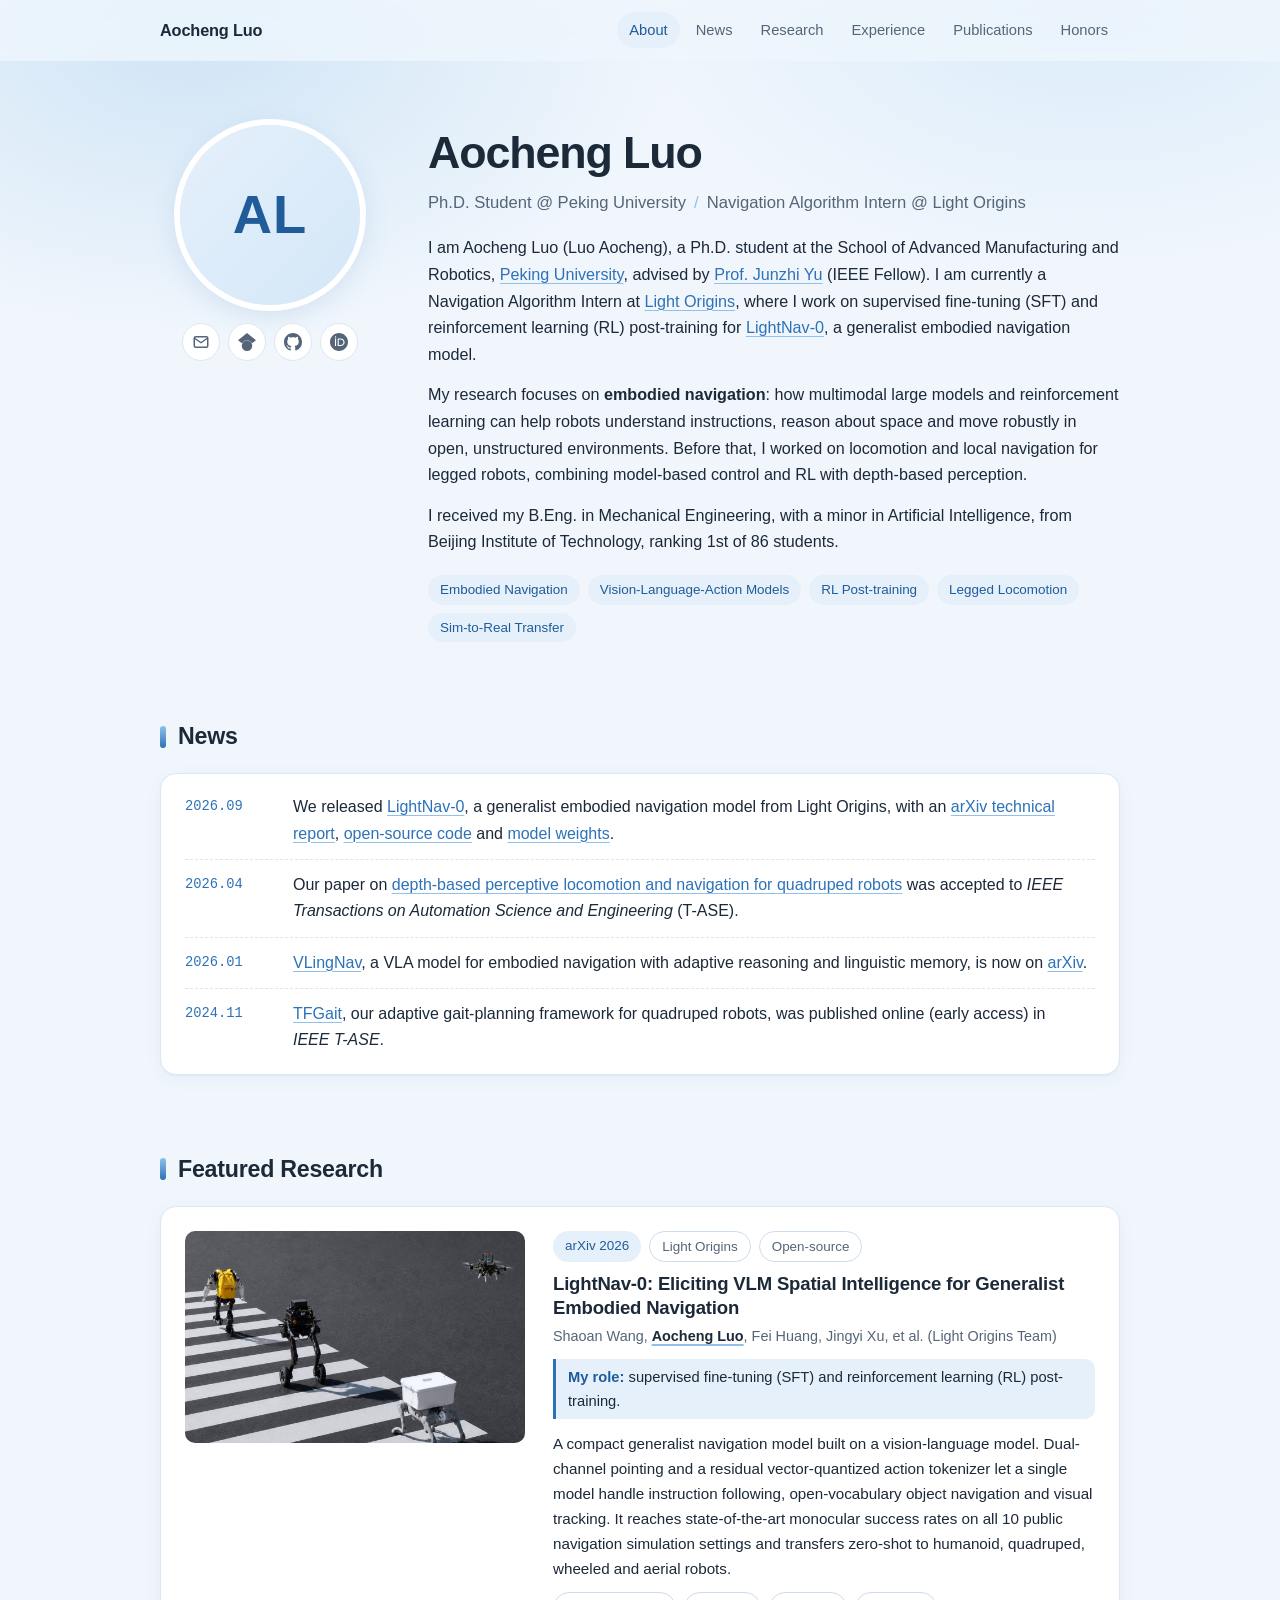
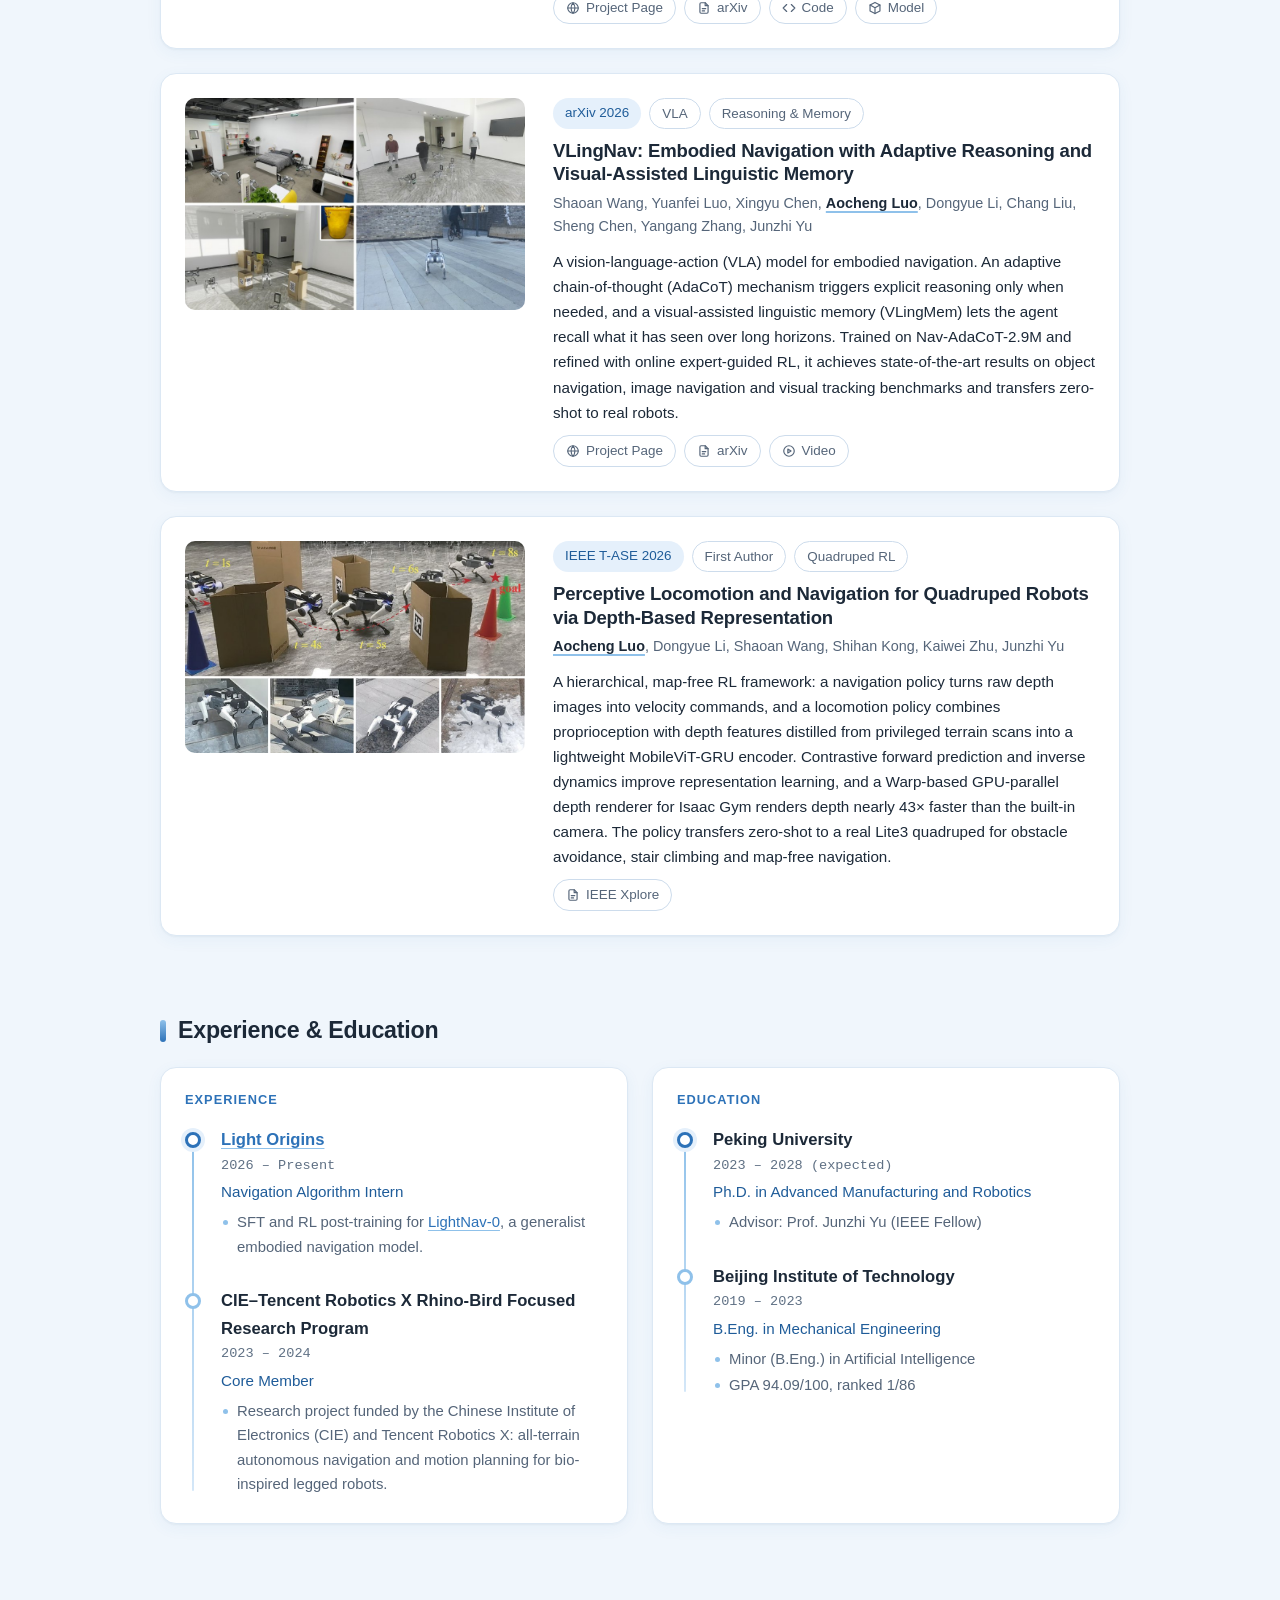
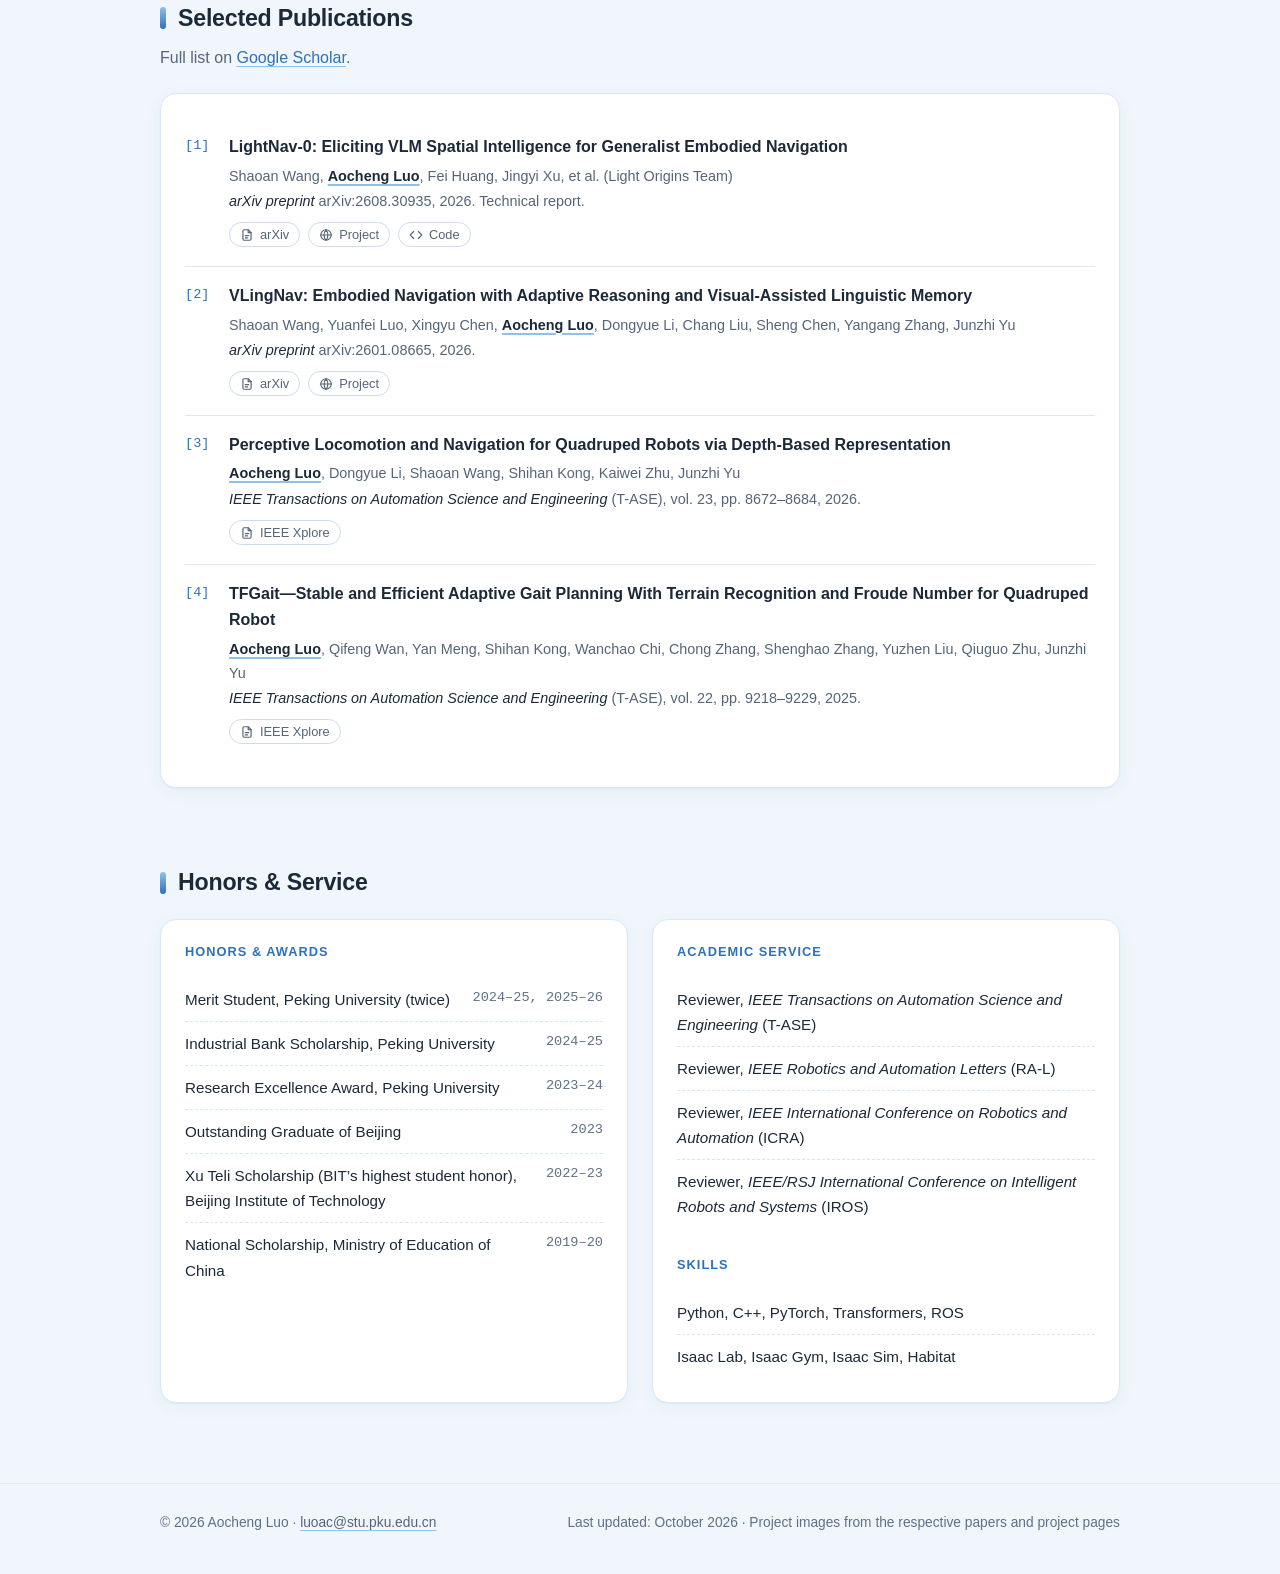
==== index.html @ 8f331bd6 "Initial version of personal homepage Plain HTML/CSS academic homepage for GitHub Pages (luoac.github" ====
<!doctype html>
<html lang="en">
<head>
  <meta charset="utf-8">
  <meta name="viewport" content="width=device-width, initial-scale=1">

  <!-- ===================== SEO ===================== -->
  <title>Aocheng Luo (Luo Aocheng) · Embodied Navigation · Peking University</title>
  <meta name="description" content="Aocheng Luo (Luo Aocheng, 罗奥成) is a Ph.D. student at Peking University and a Navigation Algorithm Intern at Light Origins, working on embodied navigation, vision-language-action models, RL post-training and quadruped robots.">
  <meta name="keywords" content="Aocheng Luo, Luo Aocheng, 罗奥成, Peking University, Light Origins, embodied navigation, vision-language-action, VLA, reinforcement learning, quadruped robot, LightNav-0, VLingNav">
  <meta name="author" content="Aocheng Luo">
  <meta name="robots" content="index, follow, max-image-preview:large">
  <link rel="canonical" href="https://luoac.github.io/">
  <!-- Search-console ownership tags: paste the content values you get from
       Google Search Console / Bing Webmaster Tools, then uncomment. -->
  <!-- <meta name="google-site-verification" content="PASTE_GOOGLE_TOKEN_HERE"> -->
  <!-- <meta name="msvalidate.01" content="PASTE_BING_TOKEN_HERE"> -->

  <!-- Social share preview (WeChat, Slack, X, LinkedIn, ...) -->
  <meta property="og:type" content="profile">
  <meta property="og:site_name" content="Aocheng Luo">
  <meta property="og:title" content="Aocheng Luo (Luo Aocheng) · Embodied Navigation · Peking University">
  <meta property="og:description" content="Ph.D. student at Peking University and Navigation Algorithm Intern at Light Origins. Embodied navigation, VLA models, RL post-training and legged robots.">
  <meta property="og:url" content="https://luoac.github.io/">
  <meta property="og:image" content="https://luoac.github.io/assets/img/og-card.png">
  <meta property="og:image:width" content="1200">
  <meta property="og:image:height" content="630">
  <meta property="og:image:alt" content="Aocheng Luo, Ph.D. student at Peking University">
  <meta property="og:locale" content="en_US">
  <meta property="profile:first_name" content="Aocheng">
  <meta property="profile:last_name" content="Luo">
  <meta name="twitter:card" content="summary_large_image">
  <meta name="twitter:title" content="Aocheng Luo (Luo Aocheng)">
  <meta name="twitter:description" content="Ph.D. student at Peking University · Navigation Algorithm Intern at Light Origins · Embodied navigation & robot learning.">
  <meta name="twitter:image" content="https://luoac.github.io/assets/img/og-card.png">

  <!-- Structured data: tells search engines who this page is about.
       Keep it valid JSON (watch the commas). When you add a profile photo, add
       "image": "https://luoac.github.io/assets/img/profile.jpg" to the Person. -->
  <script type="application/ld+json">
  {
    "@context": "https://schema.org",
    "@graph": [
      {
        "@type": "WebSite",
        "@id": "https://luoac.github.io/#website",
        "url": "https://luoac.github.io/",
        "name": "Aocheng Luo",
        "alternateName": ["Luo Aocheng", "罗奥成"],
        "inLanguage": "en"
      },
      {
        "@type": "ProfilePage",
        "@id": "https://luoac.github.io/#profilepage",
        "url": "https://luoac.github.io/",
        "name": "Aocheng Luo (Luo Aocheng)",
        "isPartOf": { "@id": "https://luoac.github.io/#website" },
        "dateModified": "2026-10-07",
        "mainEntity": { "@id": "https://luoac.github.io/#person" }
      },
      {
        "@type": "Person",
        "@id": "https://luoac.github.io/#person",
        "name": "Aocheng Luo",
        "alternateName": ["Luo Aocheng", "罗奥成"],
        "givenName": "Aocheng",
        "familyName": "Luo",
        "url": "https://luoac.github.io/",
        "email": "mailto:luoac@stu.pku.edu.cn",
        "jobTitle": ["Ph.D. Student", "Navigation Algorithm Intern"],
        "affiliation": {
          "@type": "Organization",
          "name": "School of Advanced Manufacturing and Robotics, Peking University",
          "parentOrganization": {
            "@type": "CollegeOrUniversity",
            "name": "Peking University",
            "url": "https://english.pku.edu.cn/"
          }
        },
        "worksFor": {
          "@type": "Organization",
          "name": "Light Origins",
          "url": "https://www.lightorigins.com/en"
        },
        "alumniOf": {
          "@type": "CollegeOrUniversity",
          "name": "Beijing Institute of Technology"
        },
        "knowsAbout": [
          "Embodied Navigation",
          "Vision-Language-Action Models",
          "Reinforcement Learning",
          "Legged Robot Locomotion",
          "Sim-to-Real Transfer"
        ],
        "sameAs": [
          "https://scholar.google.com/citations?user=MXlcdOEAAAAJ",
          "https://github.com/LuoAC",
          "https://orcid.org/0009-0006-9818-5681",
          "https://www.alphaxiv.org/@aocheng-luo"
        ]
      }
    ]
  }
  </script>

  <!-- ===================== Assets ===================== -->
  <link rel="icon" href="favicon.ico" sizes="any">
  <link rel="icon" href="assets/img/favicon.svg" type="image/svg+xml">
  <link rel="apple-touch-icon" href="assets/img/apple-touch-icon.png">
  <link rel="manifest" href="site.webmanifest">
  <meta name="theme-color" content="#f0f6fc">
  <link rel="stylesheet" href="assets/css/style.css">
  <script src="assets/js/main.js" defer></script>
</head>

<body>
  <!-- Icon sprite: reference an icon anywhere with <svg><use href="#i-NAME"/></svg> -->
  <svg width="0" height="0" style="position:absolute" aria-hidden="true" focusable="false">
    <symbol id="i-mail" viewBox="0 0 24 24"><g fill="none" stroke="currentColor" stroke-width="2" stroke-linecap="round" stroke-linejoin="round"><rect x="3" y="5" width="18" height="14" rx="2"/><path d="m3.5 7 8.5 6 8.5-6"/></g></symbol>
    <symbol id="i-scholar" viewBox="0 0 24 24"><path fill="currentColor" d="M5.242 13.769 0 9.5 12 0l12 9.5-5.242 4.269C17.548 11.249 14.978 9.5 12 9.5c-2.977 0-5.548 1.748-6.758 4.269zM12 10a7 7 0 1 0 0 14 7 7 0 0 0 0-14z"/></symbol>
    <symbol id="i-github" viewBox="0 0 16 16"><path fill="currentColor" d="M8 0C3.58 0 0 3.58 0 8c0 3.54 2.29 6.53 5.47 7.59.4.07.55-.17.55-.38 0-.19-.01-.82-.01-1.49-2.01.37-2.53-.49-2.69-.94-.09-.23-.48-.94-.82-1.13-.28-.15-.68-.52-.01-.53.63-.01 1.08.58 1.23.82.72 1.21 1.87.87 2.33.66.07-.52.28-.87.51-1.07-1.78-.2-3.64-.89-3.64-3.95 0-.87.31-1.59.82-2.15-.08-.2-.36-1.02.08-2.12 0 0 .67-.21 2.2.82.64-.18 1.32-.27 2-.27.68 0 1.36.09 2 .27 1.53-1.04 2.2-.82 2.2-.82.44 1.1.16 1.92.08 2.12.51.56.82 1.27.82 2.15 0 3.07-1.87 3.75-3.65 3.95.29.25.54.73.54 1.48 0 1.07-.01 1.93-.01 2.2 0 .21.15.46.55.38A8.013 8.013 0 0 0 16 8c0-4.42-3.58-8-8-8z"/></symbol>
    <symbol id="i-orcid" viewBox="0 0 24 24"><path fill="currentColor" d="M12 0C5.372 0 0 5.372 0 12s5.372 12 12 12 12-5.372 12-12S18.628 0 12 0zM7.369 4.378c.525 0 .947.431.947.947s-.422.947-.947.947a.95.95 0 0 1-.947-.947c0-.525.422-.947.947-.947zm-.722 3.038h1.444v10.041H6.647V7.416zm3.562 0h3.9c3.712 0 5.344 2.653 5.344 5.025 0 2.578-2.016 5.025-5.325 5.025h-3.919V7.416zm1.444 1.303v7.444h2.297c3.272 0 4.022-2.484 4.022-3.722 0-2.016-1.284-3.722-4.097-3.722h-2.222z"/></symbol>
    <symbol id="i-paper" viewBox="0 0 24 24"><g fill="none" stroke="currentColor" stroke-width="2" stroke-linecap="round" stroke-linejoin="round"><path d="M14 3H7a2 2 0 0 0-2 2v14a2 2 0 0 0 2 2h10a2 2 0 0 0 2-2V8z"/><path d="M14 3v5h5M9 13h6M9 17h4"/></g></symbol>
    <symbol id="i-globe" viewBox="0 0 24 24"><g fill="none" stroke="currentColor" stroke-width="2" stroke-linecap="round" stroke-linejoin="round"><circle cx="12" cy="12" r="9"/><path d="M3 12h18M12 3a14 14 0 0 1 0 18M12 3a14 14 0 0 0 0 18"/></g></symbol>
    <symbol id="i-code" viewBox="0 0 24 24"><g fill="none" stroke="currentColor" stroke-width="2" stroke-linecap="round" stroke-linejoin="round"><path d="m8 6-6 6 6 6M16 6l6 6-6 6"/></g></symbol>
    <symbol id="i-cube" viewBox="0 0 24 24"><g fill="none" stroke="currentColor" stroke-width="2" stroke-linecap="round" stroke-linejoin="round"><path d="M12 2.5 3.5 7v10l8.5 4.5 8.5-4.5V7z"/><path d="m3.5 7 8.5 4.5L20.5 7M12 11.5v10"/></g></symbol>
    <symbol id="i-play" viewBox="0 0 24 24"><g fill="none" stroke="currentColor" stroke-width="2" stroke-linecap="round" stroke-linejoin="round"><circle cx="12" cy="12" r="9"/><path d="m10 8.5 5.5 3.5-5.5 3.5z"/></g></symbol>
    <symbol id="i-link" viewBox="0 0 24 24"><g fill="none" stroke="currentColor" stroke-width="2" stroke-linecap="round" stroke-linejoin="round"><path d="M10 13a5 5 0 0 0 7.07 0l3-3a5 5 0 0 0-7.07-7.07l-1.5 1.5"/><path d="M14 11a5 5 0 0 0-7.07 0l-3 3a5 5 0 0 0 7.07 7.07l1.5-1.5"/></g></symbol>
  </svg>

  <a class="skip-link" href="#main">Skip to content</a>

  <!-- ===================== Navigation ===================== -->
  <header class="site-nav">
    <nav class="container" aria-label="Primary">
      <a class="brand" href="#about">Aocheng Luo</a>
      <ul class="nav-links">
        <li><a href="#about">About</a></li>
        <li><a href="#news">News</a></li>
        <li><a href="#research">Research</a></li>
        <li><a href="#experience">Experience</a></li>
        <li><a href="#publications">Publications</a></li>
        <li><a href="#honors">Honors</a></li>
      </ul>
    </nav>
  </header>

  <main id="main">

    <!-- ===================== About ===================== -->
    <section id="about" class="hero">
      <div class="container hero-grid">
        <aside class="profile">
          <div class="avatar">
            <!-- To use a photo: save it as assets/img/profile.jpg (square, >= 400 px),
                 then replace the next line with:
                 <img src="assets/img/profile.jpg" alt="Aocheng Luo" width="360" height="360">
                 and add the photo's URL as "image" in the JSON-LD block in <head>. -->
            <span class="avatar-initials" aria-hidden="true">AL</span>
          </div>
          <ul class="social" aria-label="Contact and profiles">
            <li><a href="mailto:luoac@stu.pku.edu.cn" title="Email: luoac@stu.pku.edu.cn" aria-label="Email"><svg aria-hidden="true"><use href="#i-mail"/></svg></a></li>
            <li><a href="https://scholar.google.com/citations?user=MXlcdOEAAAAJ" title="Google Scholar" aria-label="Google Scholar" rel="me"><svg aria-hidden="true"><use href="#i-scholar"/></svg></a></li>
            <li><a href="https://github.com/LuoAC" title="GitHub" aria-label="GitHub" rel="me"><svg aria-hidden="true"><use href="#i-github"/></svg></a></li>
            <li><a href="https://orcid.org/0009-0006-9818-5681" title="ORCID" aria-label="ORCID" rel="me"><svg aria-hidden="true"><use href="#i-orcid"/></svg></a></li>
          </ul>
        </aside>

        <div class="hero-text">
          <h1 class="hero-name">Aocheng Luo</h1>
          <p class="hero-tagline">
            <span>Ph.D. Student @ Peking University</span><span class="sep" aria-hidden="true">/</span><span>Navigation Algorithm Intern @ Light Origins</span>
          </p>
          <div class="bio">
            <p>
              I am Aocheng Luo (Luo Aocheng), a Ph.D. student at the School of Advanced Manufacturing and Robotics,
              <a href="https://english.pku.edu.cn/">Peking University</a>, advised by
              <a href="https://scholar.google.com/citations?user=Gudfky4AAAAJ">Prof. Junzhi Yu</a> (IEEE Fellow).
              I am currently a Navigation Algorithm Intern at <a href="https://www.lightorigins.com/en">Light Origins</a>,
              where I work on supervised fine-tuning (SFT) and reinforcement learning (RL) post-training for
              <a class="nowrap" href="#lightnav-0">LightNav-0</a>, a generalist embodied navigation model.
            </p>
            <p>
              My research focuses on <strong>embodied navigation</strong>: how multimodal large models and
              reinforcement learning can help robots understand instructions, reason about space and move robustly
              in open, unstructured environments. Before that, I worked on locomotion and local navigation for
              legged robots, combining model-based control and RL with depth-based perception.
            </p>
            <p>
              I received my B.Eng. in Mechanical Engineering, with a minor in Artificial Intelligence, from
              Beijing Institute of Technology, ranking 1st of 86 students.
            </p>
          </div>
          <ul class="interests" aria-label="Research interests">
            <li class="chip">Embodied Navigation</li>
            <li class="chip">Vision-Language-Action Models</li>
            <li class="chip">RL Post-training</li>
            <li class="chip">Legged Locomotion</li>
            <li class="chip">Sim-to-Real Transfer</li>
          </ul>
        </div>
      </div>
    </section>

    <!-- ===================== News =====================
         Newest first. Copy one <li> to add an item. -->
    <section id="news" class="section">
      <div class="container">
        <h2 class="section-title">News</h2>
        <ul class="news">
          <li>
            <time datetime="2026-09">2026.09</time>
            <span>We released <a class="nowrap" href="#lightnav-0">LightNav-0</a>, a generalist embodied navigation model from Light Origins, with an <a href="https://arxiv.org/abs/2608.30935">arXiv technical report</a>, <a href="https://github.com/lightorigins/LightNav-0">open-source code</a> and <a href="https://huggingface.co/LightOriginsHQ/LightNav-0">model weights</a>.</span>
          </li>
          <li>
            <time datetime="2026-04">2026.04</time>
            <span>Our paper on <a href="#depth-quadruped">depth-based perceptive locomotion and navigation for quadruped robots</a> was accepted to <em>IEEE Transactions on Automation Science and Engineering</em> <span class="nowrap">(T-ASE)</span>.</span>
          </li>
          <li>
            <time datetime="2026-01">2026.01</time>
            <span><a href="#vlingnav">VLingNav</a>, a VLA model for embodied navigation with adaptive reasoning and linguistic memory, is now on <a href="https://arxiv.org/abs/2601.08665">arXiv</a>.</span>
          </li>
          <li>
            <time datetime="2024-11">2024.11</time>
            <span><a href="https://doi.org/10.1109/TASE.2024.3503277">TFGait</a>, our adaptive gait-planning framework for quadruped robots, was published online (early access) in <em class="nowrap">IEEE T-ASE</em>.</span>
          </li>
        </ul>
      </div>
    </section>

    <!-- ===================== Featured research =====================
         One <article class="project"> per project. Images live in assets/img/. -->
    <section id="research" class="section">
      <div class="container">
        <h2 class="section-title">Featured Research</h2>

        <div class="projects">

          <!-- LightNav-0 -->
          <article class="project" id="lightnav-0">
            <a class="project-media" href="https://www.lightorigins.com/en/blog/lightnav-0" tabindex="-1" aria-hidden="true">
              <img src="assets/img/lightnav0-cover.jpg" width="1200" height="750" loading="lazy" decoding="async"
                   alt="A humanoid, a wheeled-legged robot, a quadruped and a drone crossing a crosswalk">
            </a>
            <div class="project-body">
              <div class="project-meta">
                <span class="chip">arXiv 2026</span>
                <span class="chip chip-outline">Light Origins</span>
                <span class="chip chip-outline">Open-source</span>
              </div>
              <h3><a href="https://www.lightorigins.com/en/blog/lightnav-0">LightNav-0: Eliciting VLM Spatial Intelligence for Generalist Embodied Navigation</a></h3>
              <p class="authors">Shaoan Wang, <span class="me">Aocheng Luo</span>, Fei Huang, Jingyi Xu, et al. (Light Origins Team)</p>
              <p class="role"><strong>My role:</strong> supervised fine-tuning (SFT) and reinforcement learning (RL) post-training.</p>
              <p class="project-desc">
                A compact generalist navigation model built on a vision-language model. Dual-channel pointing and a
                residual vector-quantized action tokenizer let a single model handle instruction following,
                open-vocabulary object navigation and visual tracking. It reaches state-of-the-art monocular success
                rates on all 10 public navigation simulation settings and transfers zero-shot to humanoid, quadruped, wheeled and
                aerial robots.
              </p>
              <ul class="links">
                <li><a class="btn" href="https://www.lightorigins.com/en/blog/lightnav-0"><svg aria-hidden="true"><use href="#i-globe"/></svg>Project Page</a></li>
                <li><a class="btn" href="https://arxiv.org/abs/2608.30935"><svg aria-hidden="true"><use href="#i-paper"/></svg>arXiv</a></li>
                <li><a class="btn" href="https://github.com/lightorigins/LightNav-0"><svg aria-hidden="true"><use href="#i-code"/></svg>Code</a></li>
                <li><a class="btn" href="https://huggingface.co/LightOriginsHQ/LightNav-0"><svg aria-hidden="true"><use href="#i-cube"/></svg>Model</a></li>
              </ul>
            </div>
          </article>

          <!-- VLingNav -->
          <article class="project" id="vlingnav">
            <a class="project-media" href="https://shaoanwang.github.io/VLingNav-web/" tabindex="-1" aria-hidden="true">
              <img src="assets/img/vlingnav-real-world.jpg" width="932" height="528" loading="lazy" decoding="async"
                   alt="VLingNav on real quadruped robots: finding a washing machine, following a person, searching for an image goal and tracking a cyclist">
            </a>
            <div class="project-body">
              <div class="project-meta">
                <span class="chip">arXiv 2026</span>
                <span class="chip chip-outline">VLA</span>
                <span class="chip chip-outline">Reasoning &amp; Memory</span>
              </div>
              <h3><a href="https://shaoanwang.github.io/VLingNav-web/">VLingNav: Embodied Navigation with Adaptive Reasoning and Visual-Assisted Linguistic Memory</a></h3>
              <p class="authors">Shaoan Wang, Yuanfei Luo, Xingyu Chen, <span class="me">Aocheng Luo</span>, Dongyue Li, Chang Liu, Sheng Chen, Yangang Zhang, Junzhi Yu</p>
              <p class="project-desc">
                A vision-language-action (VLA) model for embodied navigation. An adaptive chain-of-thought (AdaCoT)
                mechanism triggers explicit reasoning only when needed, and a visual-assisted linguistic memory
                (VLingMem) lets the agent recall what it has seen over long horizons. Trained on Nav-AdaCoT-2.9M and
                refined with online expert-guided RL, it achieves state-of-the-art results on object navigation,
                image navigation and visual tracking benchmarks and transfers zero-shot to real robots.
              </p>
              <ul class="links">
                <li><a class="btn" href="https://shaoanwang.github.io/VLingNav-web/"><svg aria-hidden="true"><use href="#i-globe"/></svg>Project Page</a></li>
                <li><a class="btn" href="https://arxiv.org/abs/2601.08665"><svg aria-hidden="true"><use href="#i-paper"/></svg>arXiv</a></li>
                <li><a class="btn" href="https://youtu.be/BbrUdlkOjN8"><svg aria-hidden="true"><use href="#i-play"/></svg>Video</a></li>
              </ul>
            </div>
          </article>

          <!-- Depth-based quadruped locomotion & navigation -->
          <article class="project" id="depth-quadruped">
            <a class="project-media" href="https://doi.org/10.1109/TASE.2026.3687076" tabindex="-1" aria-hidden="true">
              <img src="assets/img/quadruped-depth-nav.jpg" width="931" height="625" loading="lazy" decoding="async"
                   alt="A quadruped robot weaving between cardboard boxes to reach a goal, then climbing stairs and walking on pebbles and snow">
            </a>
            <div class="project-body">
              <div class="project-meta">
                <span class="chip">IEEE T-ASE 2026</span>
                <span class="chip chip-outline">First Author</span>
                <span class="chip chip-outline">Quadruped RL</span>
              </div>
              <h3><a href="https://doi.org/10.1109/TASE.2026.3687076">Perceptive Locomotion and Navigation for Quadruped Robots via Depth-Based Representation</a></h3>
              <p class="authors"><span class="me">Aocheng Luo</span>, Dongyue Li, Shaoan Wang, Shihan Kong, Kaiwei Zhu, Junzhi Yu</p>
              <p class="project-desc">
                A hierarchical, map-free RL framework: a navigation policy turns raw depth images into velocity
                commands, and a locomotion policy combines proprioception with depth features distilled from
                privileged terrain scans into a lightweight MobileViT-GRU encoder. Contrastive forward prediction and
                inverse dynamics improve representation learning, and a Warp-based GPU-parallel depth renderer for
                Isaac Gym renders depth nearly 43&times; faster than the built-in camera. The policy transfers zero-shot to a
                real Lite3 quadruped for obstacle avoidance, stair climbing and map-free navigation.
              </p>
              <ul class="links">
                <li><a class="btn" href="https://doi.org/10.1109/TASE.2026.3687076"><svg aria-hidden="true"><use href="#i-paper"/></svg>IEEE Xplore</a></li>
              </ul>
            </div>
          </article>

        </div>
      </div>
    </section>

    <!-- ===================== Experience & Education =====================
         Newest first. Copy one <li> per entry; class="current" marks an ongoing role. -->
    <section id="experience" class="section">
      <div class="container">
        <h2 class="section-title">Experience &amp; Education</h2>
        <div class="two-col">
          <div class="panel">
            <h3 class="panel-title">Experience</h3>
            <ul class="timeline">
              <li class="current">
                <div class="tl-head">
                  <span class="tl-org"><a href="https://www.lightorigins.com/en">Light Origins</a></span>
                  <span class="tl-date">2026 – Present</span>
                </div>
                <p class="tl-role">Navigation Algorithm Intern</p>
                <ul class="tl-detail">
                  <li>SFT and RL post-training for <a class="nowrap" href="#lightnav-0">LightNav-0</a>, a generalist embodied navigation model.</li>
                </ul>
              </li>
              <li>
                <div class="tl-head">
                  <span class="tl-org">CIE–Tencent Robotics X Rhino-Bird Focused Research Program</span>
                  <span class="tl-date">2023 – 2024</span>
                </div>
                <p class="tl-role">Core Member</p>
                <ul class="tl-detail">
                  <li>Research project funded by the Chinese Institute of Electronics (CIE) and Tencent Robotics X: all-terrain autonomous navigation and motion planning for bio-inspired legged robots.</li>
                </ul>
              </li>
            </ul>
          </div>

          <div class="panel">
            <h3 class="panel-title">Education</h3>
            <ul class="timeline">
              <li class="current">
                <div class="tl-head">
                  <span class="tl-org">Peking University</span>
                  <span class="tl-date">2023 – 2028 (expected)</span>
                </div>
                <p class="tl-role">Ph.D. in Advanced Manufacturing and Robotics</p>
                <ul class="tl-detail">
                  <li>Advisor: Prof. Junzhi Yu (IEEE Fellow)</li>
                </ul>
              </li>
              <li>
                <div class="tl-head">
                  <span class="tl-org">Beijing Institute of Technology</span>
                  <span class="tl-date">2019 – 2023</span>
                </div>
                <p class="tl-role">B.Eng. in Mechanical Engineering</p>
                <ul class="tl-detail">
                  <li>Minor (B.Eng.) in Artificial Intelligence</li>
                  <li>GPA 94.09/100, ranked 1/86</li>
                </ul>
              </li>
            </ul>
          </div>
        </div>
      </div>
    </section>

    <!-- ===================== Publications =====================
         Newest first. Copy one <li class="pub"> to add a paper. -->
    <section id="publications" class="section">
      <div class="container">
        <h2 class="section-title">Selected Publications</h2>
        <p class="section-intro">
          Full list on <a href="https://scholar.google.com/citations?user=MXlcdOEAAAAJ">Google Scholar</a>.
        </p>
        <div class="panel">
          <ol class="pubs">
            <li class="pub">
              <span class="pub-title">LightNav-0: Eliciting VLM Spatial Intelligence for Generalist Embodied Navigation</span>
              <p class="authors">Shaoan Wang, <span class="me">Aocheng Luo</span>, Fei Huang, Jingyi Xu, et al. (Light Origins Team)</p>
              <p class="venue"><em>arXiv preprint</em> arXiv:2608.30935, 2026. Technical report.</p>
              <ul class="links">
                <li><a class="btn" href="https://arxiv.org/abs/2608.30935"><svg aria-hidden="true"><use href="#i-paper"/></svg>arXiv</a></li>
                <li><a class="btn" href="https://www.lightorigins.com/en/blog/lightnav-0"><svg aria-hidden="true"><use href="#i-globe"/></svg>Project</a></li>
                <li><a class="btn" href="https://github.com/lightorigins/LightNav-0"><svg aria-hidden="true"><use href="#i-code"/></svg>Code</a></li>
              </ul>
            </li>
            <li class="pub">
              <span class="pub-title">VLingNav: Embodied Navigation with Adaptive Reasoning and Visual-Assisted Linguistic Memory</span>
              <p class="authors">Shaoan Wang, Yuanfei Luo, Xingyu Chen, <span class="me">Aocheng Luo</span>, Dongyue Li, Chang Liu, Sheng Chen, Yangang Zhang, Junzhi Yu</p>
              <p class="venue"><em>arXiv preprint</em> arXiv:2601.08665, 2026.</p>
              <ul class="links">
                <li><a class="btn" href="https://arxiv.org/abs/2601.08665"><svg aria-hidden="true"><use href="#i-paper"/></svg>arXiv</a></li>
                <li><a class="btn" href="https://shaoanwang.github.io/VLingNav-web/"><svg aria-hidden="true"><use href="#i-globe"/></svg>Project</a></li>
              </ul>
            </li>
            <li class="pub">
              <span class="pub-title">Perceptive Locomotion and Navigation for Quadruped Robots via Depth-Based Representation</span>
              <p class="authors"><span class="me">Aocheng Luo</span>, Dongyue Li, Shaoan Wang, Shihan Kong, Kaiwei Zhu, Junzhi Yu</p>
              <p class="venue"><em>IEEE Transactions on Automation Science and Engineering</em> <span class="nowrap">(T-ASE)</span>, vol. 23, pp. 8672–8684, 2026.</p>
              <ul class="links">
                <li><a class="btn" href="https://doi.org/10.1109/TASE.2026.3687076"><svg aria-hidden="true"><use href="#i-paper"/></svg>IEEE Xplore</a></li>
              </ul>
            </li>
            <li class="pub">
              <span class="pub-title">TFGait—Stable and Efficient Adaptive Gait Planning With Terrain Recognition and Froude Number for Quadruped Robot</span>
              <p class="authors"><span class="me">Aocheng Luo</span>, Qifeng Wan, Yan Meng, Shihan Kong, Wanchao Chi, Chong Zhang, Shenghao Zhang, Yuzhen Liu, Qiuguo Zhu, Junzhi Yu</p>
              <p class="venue"><em>IEEE Transactions on Automation Science and Engineering</em> <span class="nowrap">(T-ASE)</span>, vol. 22, pp. 9218–9229, 2025.</p>
              <ul class="links">
                <li><a class="btn" href="https://doi.org/10.1109/TASE.2024.3503277"><svg aria-hidden="true"><use href="#i-paper"/></svg>IEEE Xplore</a></li>
              </ul>
            </li>
          </ol>
        </div>
      </div>
    </section>

    <!-- ===================== Honors & Service ===================== -->
    <section id="honors" class="section">
      <div class="container">
        <h2 class="section-title">Honors &amp; Service</h2>
        <div class="two-col">
          <div class="panel">
            <h3 class="panel-title">Honors &amp; Awards</h3>
            <ul class="plain-list">
              <li><span>Merit Student, Peking University (twice)</span><span class="year">2024–25, 2025–26</span></li>
              <li><span>Industrial Bank Scholarship, Peking University</span><span class="year">2024–25</span></li>
              <li><span>Research Excellence Award, Peking University</span><span class="year">2023–24</span></li>
              <li><span>Outstanding Graduate of Beijing</span><span class="year">2023</span></li>
              <li><span>Xu Teli Scholarship (BIT&rsquo;s highest student honor), Beijing Institute of Technology</span><span class="year">2022–23</span></li>
              <li><span>National Scholarship, Ministry of Education of China</span><span class="year">2019–20</span></li>
            </ul>
          </div>
          <div class="panel">
            <h3 class="panel-title">Academic Service</h3>
            <ul class="plain-list">
              <li><span>Reviewer, <em>IEEE Transactions on Automation Science and Engineering</em> <span class="nowrap">(T-ASE)</span></span></li>
              <li><span>Reviewer, <em>IEEE Robotics and Automation Letters</em> <span class="nowrap">(RA-L)</span></span></li>
              <li><span>Reviewer, <em>IEEE International Conference on Robotics and Automation</em> (ICRA)</span></li>
              <li><span>Reviewer, <em>IEEE/RSJ International Conference on Intelligent Robots and Systems</em> (IROS)</span></li>
            </ul>
            <h3 class="panel-title" style="margin-top:28px">Skills</h3>
            <ul class="plain-list">
              <li><span>Python, C++, PyTorch, Transformers, ROS</span></li>
              <li><span>Isaac Lab, Isaac Gym, Isaac Sim, Habitat</span></li>
            </ul>
          </div>
        </div>
      </div>
    </section>

  </main>

  <!-- ===================== Footer ===================== -->
  <footer class="site-footer">
    <div class="container">
      <span>© <span id="year">2026</span> Aocheng Luo · <a href="mailto:luoac@stu.pku.edu.cn">luoac@stu.pku.edu.cn</a></span>
      <span>Last updated: October 2026 · Project images from the respective papers and project pages</span>
    </div>
  </footer>
</body>
</html>
---- assets/css/style.css ----
/* ==========================================================================
   Aocheng Luo — personal homepage
   Light, minimal, light-blue theme. Edit the tokens below to restyle the
   whole site; everything else reads from them.
   ========================================================================== */

:root {
  /* Palette */
  --bg: #f0f6fc;              /* page background (pale blue) */
  --surface: #ffffff;         /* cards */
  --surface-tint: #eef5fc;    /* soft blue panels */
  --border: #dce8f4;
  --border-strong: #cddcec;

  --text: #1c2938;
  --text-muted: #556579;
  --text-faint: #5f7084;

  --accent: #2d72b8;          /* links, active states (AA on white) */
  --accent-strong: #1f5c99;   /* hover */
  --accent-soft: #8fc1ea;     /* decorative lines, dots */
  --accent-tint: #e5f0fb;     /* chip / button backgrounds */
  --accent-tint-strong: #d4e7f8;

  /* Type */
  --font-sans: -apple-system, BlinkMacSystemFont, "Segoe UI", "Inter", "Helvetica Neue",
    Arial, "Noto Sans", sans-serif, "Apple Color Emoji", "Segoe UI Emoji";
  --font-mono: ui-monospace, SFMono-Regular, "SF Mono", Menlo, Consolas, "Liberation Mono", monospace;

  /* Layout */
  --content-width: 960px;
  --gutter: 24px;
  --radius: 16px;
  --radius-sm: 10px;
  --shadow: 0 1px 2px rgba(28, 41, 56, 0.04), 0 4px 16px rgba(45, 114, 184, 0.06);
  --shadow-hover: 0 2px 4px rgba(28, 41, 56, 0.05), 0 10px 28px rgba(45, 114, 184, 0.12);

  color-scheme: light;
}

/* ---------- Base ---------- */

*,
*::before,
*::after {
  box-sizing: border-box;
}

html {
  scroll-behavior: smooth;
  scroll-padding-top: 72px; /* keeps section titles clear of the sticky nav */
  -webkit-text-size-adjust: 100%;
}

body {
  margin: 0;
  background-color: var(--bg);
  /* soft light-blue wash at the top of the page */
  background-image:
    radial-gradient(700px 420px at 15% 40px, rgba(143, 193, 234, 0.32), transparent 70%),
    radial-gradient(640px 380px at 85% 0, rgba(186, 220, 247, 0.38), transparent 72%);
  background-repeat: no-repeat;
  color: var(--text);
  font-family: var(--font-sans);
  font-size: 16px;
  line-height: 1.65;
  -webkit-font-smoothing: antialiased;
  text-rendering: optimizeLegibility;
}

img {
  max-width: 100%;
  height: auto;
  display: block;
}

a {
  color: var(--accent);
  text-decoration: none;
  text-underline-offset: 3px;
  transition: color 0.15s ease;
}

a:hover {
  color: var(--accent-strong);
  text-decoration: underline;
}

a:focus-visible,
button:focus-visible {
  outline: 2px solid var(--accent);
  outline-offset: 2px;
}

strong {
  font-weight: 600;
}

h1,
h2,
h3 {
  line-height: 1.25;
  margin: 0;
  letter-spacing: -0.01em;
}

p {
  margin: 0 0 1em;
}

p:last-child {
  margin-bottom: 0;
}

ul,
ol {
  margin: 0;
  padding: 0;
}

.container {
  width: 100%;
  max-width: calc(var(--content-width) + 2 * var(--gutter));
  margin: 0 auto;
  padding: 0 var(--gutter);
}

.skip-link {
  position: absolute;
  left: -9999px;
  top: 8px;
  z-index: 100;
  padding: 8px 14px;
  background: var(--surface);
  border-radius: var(--radius-sm);
  box-shadow: var(--shadow);
}

.skip-link:focus {
  left: 16px;
}

/* ---------- Navigation ---------- */

.site-nav {
  position: sticky;
  top: 0;
  z-index: 50;
  background: rgba(240, 246, 252, 0.82);
  backdrop-filter: saturate(160%) blur(12px);
  -webkit-backdrop-filter: saturate(160%) blur(12px);
  border-bottom: 1px solid transparent;
  transition: border-color 0.2s ease, background 0.2s ease;
}

.site-nav.is-scrolled {
  border-bottom-color: var(--border);
  background: rgba(255, 255, 255, 0.88);
}

.site-nav .container {
  display: flex;
  align-items: center;
  justify-content: space-between;
  gap: 16px;
  height: 60px;
}

.brand {
  font-weight: 650;
  font-size: 1.02rem;
  color: var(--text);
  white-space: nowrap;
  letter-spacing: -0.01em;
}

.brand:hover {
  color: var(--accent);
  text-decoration: none;
}

.nav-links {
  display: flex;
  gap: 4px;
  list-style: none;
  overflow-x: auto;
  scrollbar-width: none;
  -webkit-overflow-scrolling: touch;
}

.nav-links::-webkit-scrollbar {
  display: none;
}

.nav-links a {
  display: block;
  padding: 6px 12px;
  border-radius: 999px;
  color: var(--text-muted);
  font-size: 0.92rem;
  white-space: nowrap;
}

.nav-links a:hover,
.nav-links a.is-active {
  color: var(--accent-strong);
  background: var(--accent-tint);
  text-decoration: none;
}

.nav-links a:focus-visible {
  outline-offset: -2px;
}

/* ---------- Hero / About ---------- */

.hero {
  padding: 64px 0 40px;
}

.hero-grid {
  display: grid;
  grid-template-columns: 220px 1fr;
  gap: 48px;
  align-items: start;
}

.profile {
  text-align: center;
}

.avatar {
  width: 180px;
  height: 180px;
  margin: 0 auto 18px;
  border-radius: 50%;
  overflow: hidden;
  background: linear-gradient(135deg, var(--accent-tint) 0%, var(--accent-tint-strong) 100%);
  box-shadow: 0 0 0 6px var(--surface), 0 8px 30px rgba(45, 114, 184, 0.18);
  display: grid;
  place-items: center;
}

.avatar img {
  width: 100%;
  height: 100%;
  object-fit: cover;
}

.avatar-initials {
  font-size: 3.4rem;
  font-weight: 600;
  letter-spacing: 0.02em;
  color: var(--accent-strong);
  user-select: none;
}

.social {
  display: flex;
  justify-content: center;
  flex-wrap: wrap;
  gap: 8px;
  list-style: none;
}

.social a {
  display: inline-grid;
  place-items: center;
  width: 38px;
  height: 38px;
  border-radius: 50%;
  background: var(--surface);
  border: 1px solid var(--border);
  color: var(--text-muted);
  transition: all 0.15s ease;
}

.social a:hover {
  color: var(--accent);
  border-color: var(--accent-soft);
  background: var(--accent-tint);
  transform: translateY(-1px);
}

.social svg {
  width: 18px;
  height: 18px;
}

.hero-name {
  font-size: clamp(2.1rem, 4.2vw, 2.8rem);
  font-weight: 700;
  letter-spacing: -0.025em;
}

.hero-tagline {
  margin: 8px 0 18px;
  color: var(--text-muted);
  font-size: 1.04rem;
}

.hero-tagline .sep {
  color: var(--accent-soft);
  margin: 0 8px;
}

.bio {
  color: var(--text);
  font-size: 1.01rem;
}

.bio p {
  margin-bottom: 0.85em;
}

.interests {
  display: flex;
  flex-wrap: wrap;
  gap: 8px;
  margin-top: 20px;
  list-style: none;
}

.chip {
  display: inline-block;
  padding: 4px 12px;
  border-radius: 999px;
  background: var(--accent-tint);
  color: var(--accent-strong);
  font-size: 0.84rem;
  font-weight: 500;
  line-height: 1.6;
}

.chip-outline {
  background: transparent;
  border: 1px solid var(--border-strong);
  color: var(--text-muted);
}

/* ---------- Sections ---------- */

.section {
  padding: 40px 0;
}

.section-title {
  display: flex;
  align-items: center;
  gap: 12px;
  font-size: 1.45rem;
  font-weight: 650;
  margin-bottom: 22px;
}

.section-title::before {
  content: "";
  width: 6px;
  height: 22px;
  border-radius: 3px;
  background: linear-gradient(180deg, var(--accent-soft), var(--accent));
}

.section-intro {
  color: var(--text-muted);
  margin: -10px 0 22px;
}

/* ---------- News ---------- */

.news {
  list-style: none;
  background: var(--surface);
  border: 1px solid var(--border);
  border-radius: var(--radius);
  padding: 8px 24px;
  box-shadow: var(--shadow);
}

.news li {
  display: grid;
  grid-template-columns: 92px 1fr;
  gap: 16px;
  padding: 12px 0;
  border-bottom: 1px dashed var(--border);
}

.news li:last-child {
  border-bottom: 0;
}

.news time {
  font-family: var(--font-mono);
  font-size: 0.86rem;
  color: var(--accent);
  padding-top: 2px;
  white-space: nowrap;
}

/* ---------- Featured research ---------- */

.projects {
  display: grid;
  gap: 24px;
}

.project {
  display: grid;
  grid-template-columns: 340px 1fr;
  gap: 28px;
  padding: 24px;
  background: var(--surface);
  border: 1px solid var(--border);
  border-radius: var(--radius);
  box-shadow: var(--shadow);
  transition: box-shadow 0.2s ease, transform 0.2s ease, border-color 0.2s ease;
}

.project:hover {
  box-shadow: var(--shadow-hover);
  border-color: var(--border-strong);
}

.project-media {
  position: relative;
  display: block;
  border-radius: var(--radius-sm);
  overflow: hidden;
  background: var(--accent-tint);
  aspect-ratio: 16 / 10;
  align-self: start;
}

.project-media img {
  width: 100%;
  height: 100%;
  object-fit: cover;
  transition: transform 0.4s ease;
}

.project-media.contain img {
  object-fit: contain;
  padding: 6px;
}

.project:hover .project-media img {
  transform: scale(1.025);
}

.project-meta {
  display: flex;
  flex-wrap: wrap;
  gap: 8px;
  margin-bottom: 10px;
}

.project h3 {
  font-size: 1.16rem;
  font-weight: 650;
  margin-bottom: 6px;
}

.project h3 a {
  color: var(--text);
}

.project h3 a:hover {
  color: var(--accent);
}

.authors {
  color: var(--text-muted);
  font-size: 0.9rem;
  margin-bottom: 10px;
}

.authors .me {
  color: var(--text);
  font-weight: 600;
  text-decoration: underline;
  text-decoration-color: var(--accent-soft);
  text-decoration-thickness: 2px;
  text-underline-offset: 3px;
}

.project-desc {
  font-size: 0.95rem;
  color: var(--text);
  margin-bottom: 10px;
}

.role {
  margin: 0 0 12px;
  padding: 6px 12px;
  border-left: 3px solid var(--accent);
  border-radius: 0 var(--radius-sm) var(--radius-sm) 0;
  background: var(--accent-tint);
  color: var(--text);
  font-size: 0.92rem;
}

.role strong {
  color: var(--accent-strong);
  font-weight: 600;
}

.links {
  display: flex;
  flex-wrap: wrap;
  gap: 8px;
  list-style: none;
}

.btn {
  display: inline-flex;
  align-items: center;
  gap: 6px;
  padding: 5px 12px;
  border-radius: 999px;
  border: 1px solid var(--border-strong);
  background: var(--surface);
  color: var(--text-muted);
  font-size: 0.84rem;
  font-weight: 500;
  line-height: 1.5;
  transition: all 0.15s ease;
}

.btn svg {
  width: 14px;
  height: 14px;
  flex: none;
}

.btn:hover {
  color: var(--accent-strong);
  background: var(--accent-tint);
  border-color: var(--accent-soft);
  text-decoration: none;
}

/* ---------- Experience / Education ---------- */

.timeline {
  list-style: none;
  position: relative;
}

.timeline::before {
  content: "";
  position: absolute;
  left: 7px;
  top: 8px;
  bottom: 8px;
  width: 2px;
  background: linear-gradient(180deg, var(--accent-soft), var(--accent-tint-strong));
  border-radius: 1px;
}

.timeline > li {
  position: relative;
  padding: 0 0 26px 36px;
}

.timeline > li:last-child {
  padding-bottom: 0;
}

.timeline > li::before {
  content: "";
  position: absolute;
  left: 0;
  top: 6px;
  width: 16px;
  height: 16px;
  border-radius: 50%;
  background: var(--surface);
  border: 3px solid var(--accent-soft);
}

.timeline > li.current::before {
  border-color: var(--accent);
  box-shadow: 0 0 0 4px var(--accent-tint);
}

.tl-head {
  display: block;
}

.tl-org {
  font-size: 1.04rem;
  font-weight: 650;
}

.tl-date {
  display: block;
  margin-top: 1px;
  font-family: var(--font-mono);
  font-size: 0.85rem;
  color: var(--text-faint);
}

.tl-role {
  color: var(--accent-strong);
  font-weight: 500;
  font-size: 0.95rem;
  margin: 2px 0 6px;
}

.tl-detail {
  color: var(--text-muted);
  font-size: 0.93rem;
  list-style: none;
}

.tl-detail li {
  position: relative;
  padding: 0 0 2px 16px;
}

.tl-detail li::before {
  content: "";
  position: absolute;
  left: 2px;
  top: 0.68em;
  width: 5px;
  height: 5px;
  border-radius: 50%;
  background: var(--accent-soft);
  border: 0;
}

.two-col {
  display: grid;
  grid-template-columns: 1fr 1fr;
  gap: 24px;
}

.panel {
  background: var(--surface);
  border: 1px solid var(--border);
  border-radius: var(--radius);
  padding: 24px;
  box-shadow: var(--shadow);
}

.panel-title {
  font-size: 0.8rem;
  font-weight: 650;
  text-transform: uppercase;
  letter-spacing: 0.08em;
  color: var(--accent);
  margin-bottom: 18px;
}

/* ---------- Publications ---------- */

.pubs {
  list-style: none;
  counter-reset: pub;
}

.pub {
  position: relative;
  padding: 16px 0 16px 44px;
  border-bottom: 1px solid var(--border);
}

.pub:last-child {
  border-bottom: 0;
}

.pub::before {
  counter-increment: pub;
  content: "[" counter(pub) "]";
  position: absolute;
  left: 0;
  top: 17px;
  font-family: var(--font-mono);
  font-size: 0.85rem;
  color: var(--accent);
}

.pub-title {
  font-weight: 600;
  color: var(--text);
}

.pub .authors {
  margin: 4px 0 2px;
}

.venue {
  font-size: 0.9rem;
  color: var(--text-muted);
  margin-bottom: 8px;
}

.venue em {
  color: var(--text);
}

.pub .links .btn {
  padding: 2px 10px;
  font-size: 0.8rem;
}

.note {
  font-size: 0.85rem;
  color: var(--text-faint);
}

/* ---------- Honors / Service ---------- */

.plain-list {
  list-style: none;
}

.plain-list li {
  display: grid;
  grid-template-columns: 1fr auto;
  gap: 16px;
  padding: 9px 0;
  border-bottom: 1px dashed var(--border);
  font-size: 0.95rem;
}

.plain-list li:last-child {
  border-bottom: 0;
}

.plain-list .year {
  font-family: var(--font-mono);
  font-size: 0.85rem;
  color: var(--text-faint);
  white-space: nowrap;
}

/* ---------- Footer ---------- */

.site-footer {
  margin-top: 40px;
  padding: 28px 0 40px;
  border-top: 1px solid var(--border);
  color: var(--text-faint);
  font-size: 0.86rem;
}

.site-footer .container {
  display: flex;
  flex-wrap: wrap;
  justify-content: space-between;
  gap: 8px 24px;
}

.site-footer a {
  color: var(--text-muted);
}

/* ---------- Links in running text ---------- */

/* underline prose links so they don't rely on color alone */
.bio a,
.news a,
.section-intro a,
.tl-detail a,
.tl-org a,
.site-footer a {
  text-decoration: underline;
  text-decoration-color: var(--accent-soft);
  text-decoration-thickness: 1px;
}

.bio a:hover,
.news a:hover,
.section-intro a:hover,
.tl-detail a:hover,
.tl-org a:hover,
.site-footer a:hover {
  text-decoration-color: currentColor;
}

.news li,
.plain-list li {
  border-bottom-color: var(--accent-tint-strong);
}

.nowrap {
  white-space: nowrap;
}

/* ---------- Responsive ---------- */

@media (max-width: 1024px) {
  .hero-tagline span {
    display: block;
  }

  .hero-tagline .sep {
    display: none;
  }
}

@media (max-width: 860px) {
  .project {
    grid-template-columns: 1fr;
    gap: 18px;
  }

  .two-col {
    grid-template-columns: 1fr;
  }
}

@media (max-width: 720px) {
  :root {
    --gutter: 16px;
  }

  .hero {
    padding: 36px 0 24px;
  }

  .hero-grid {
    grid-template-columns: 1fr;
    gap: 24px;
  }

  .avatar {
    width: 140px;
    height: 140px;
  }

  .avatar-initials {
    font-size: 2.7rem;
  }

  .hero-name,
  .hero-tagline {
    text-align: center;
  }

  /* hint that the nav row scrolls sideways */
  .nav-links {
    -webkit-mask-image: linear-gradient(to right, #000 82%, transparent);
    mask-image: linear-gradient(to right, #000 82%, transparent);
    padding-right: 32px;
  }

  .brand {
    display: none; /* the nav links matter more on small screens */
  }

  .site-nav .container {
    justify-content: flex-start;
  }

  .section {
    padding: 28px 0;
  }

  .news {
    padding: 4px 16px;
  }

  .news li {
    grid-template-columns: 1fr;
    gap: 2px;
  }

  .project,
  .panel {
    padding: 18px;
  }

  .pub {
    padding-left: 36px;
  }
}

@media (prefers-reduced-motion: reduce) {
  html {
    scroll-behavior: auto;
  }

  *,
  *::before,
  *::after {
    transition: none !important;
    animation: none !important;
  }
}

@media print {
  .site-nav {
    display: none;
  }

  body {
    background: #fff;
  }

  .project,
  .panel,
  .news {
    box-shadow: none;
    break-inside: avoid;
  }
}
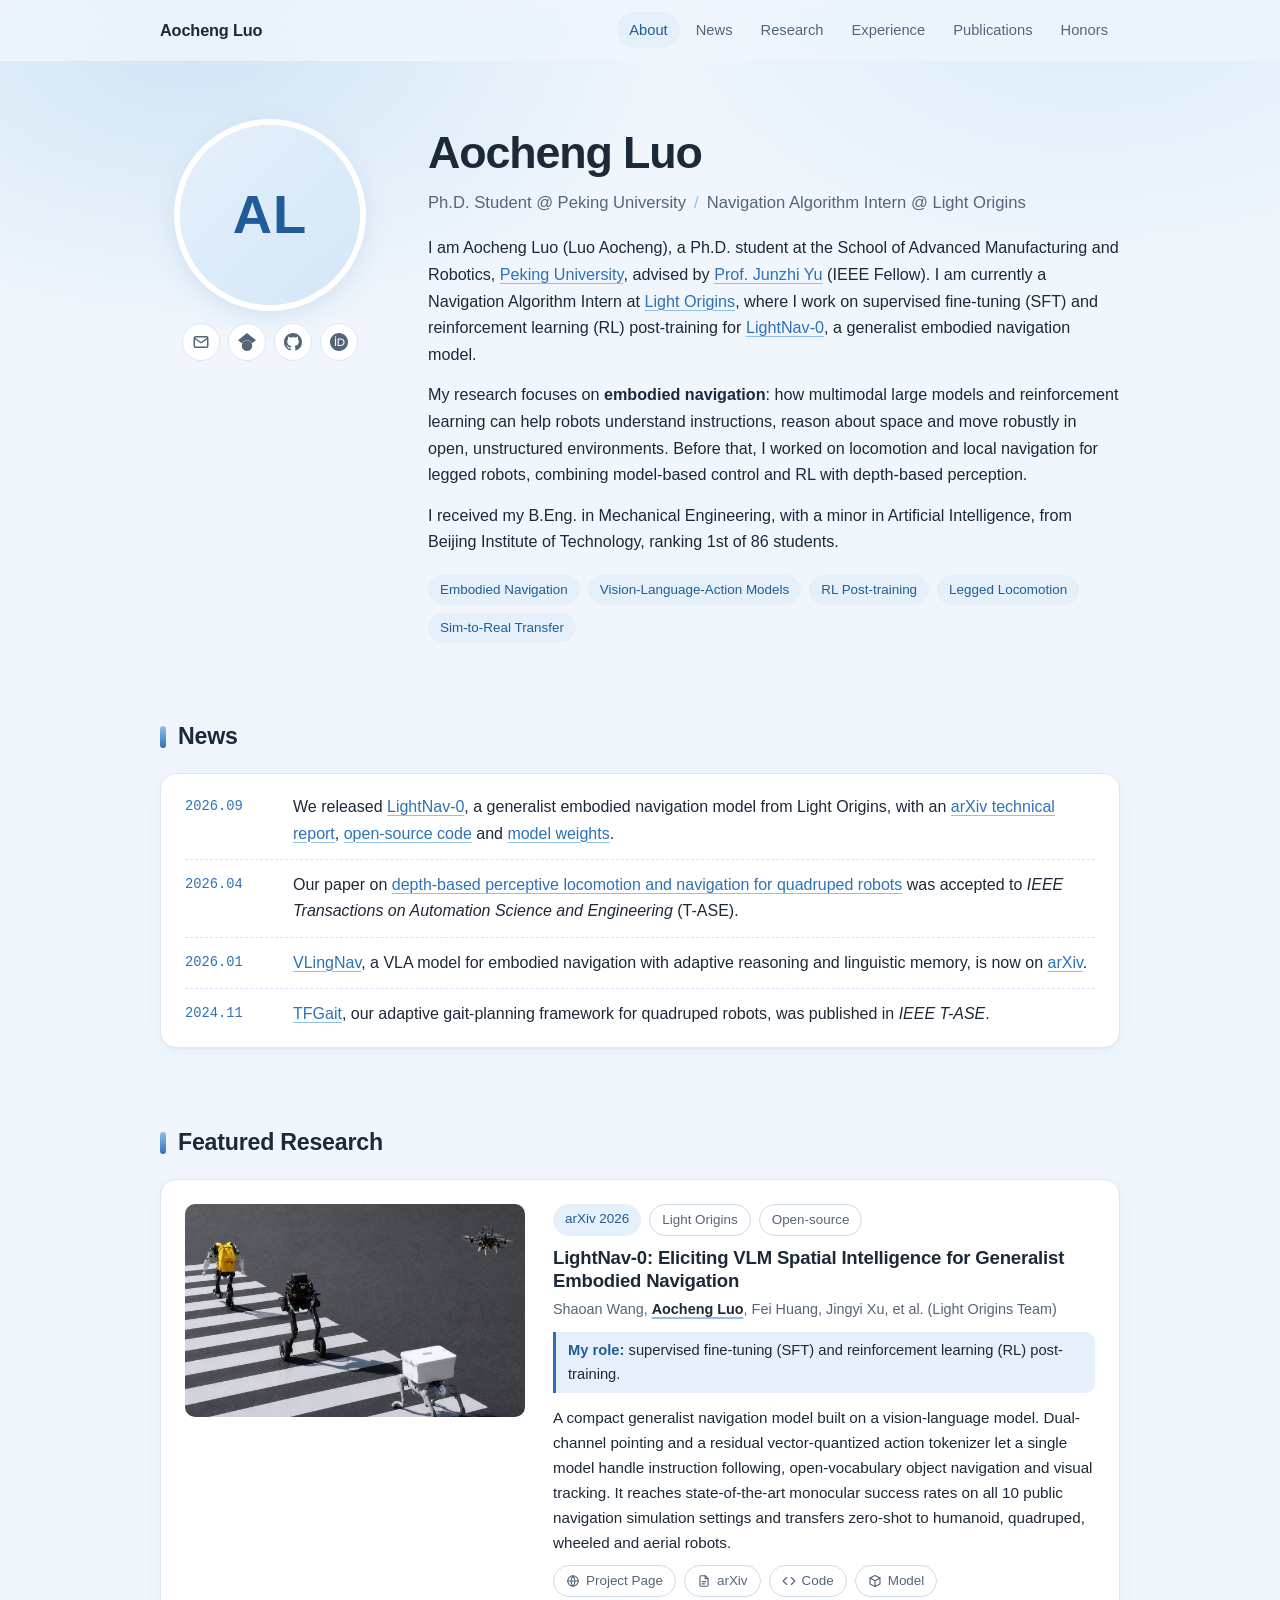
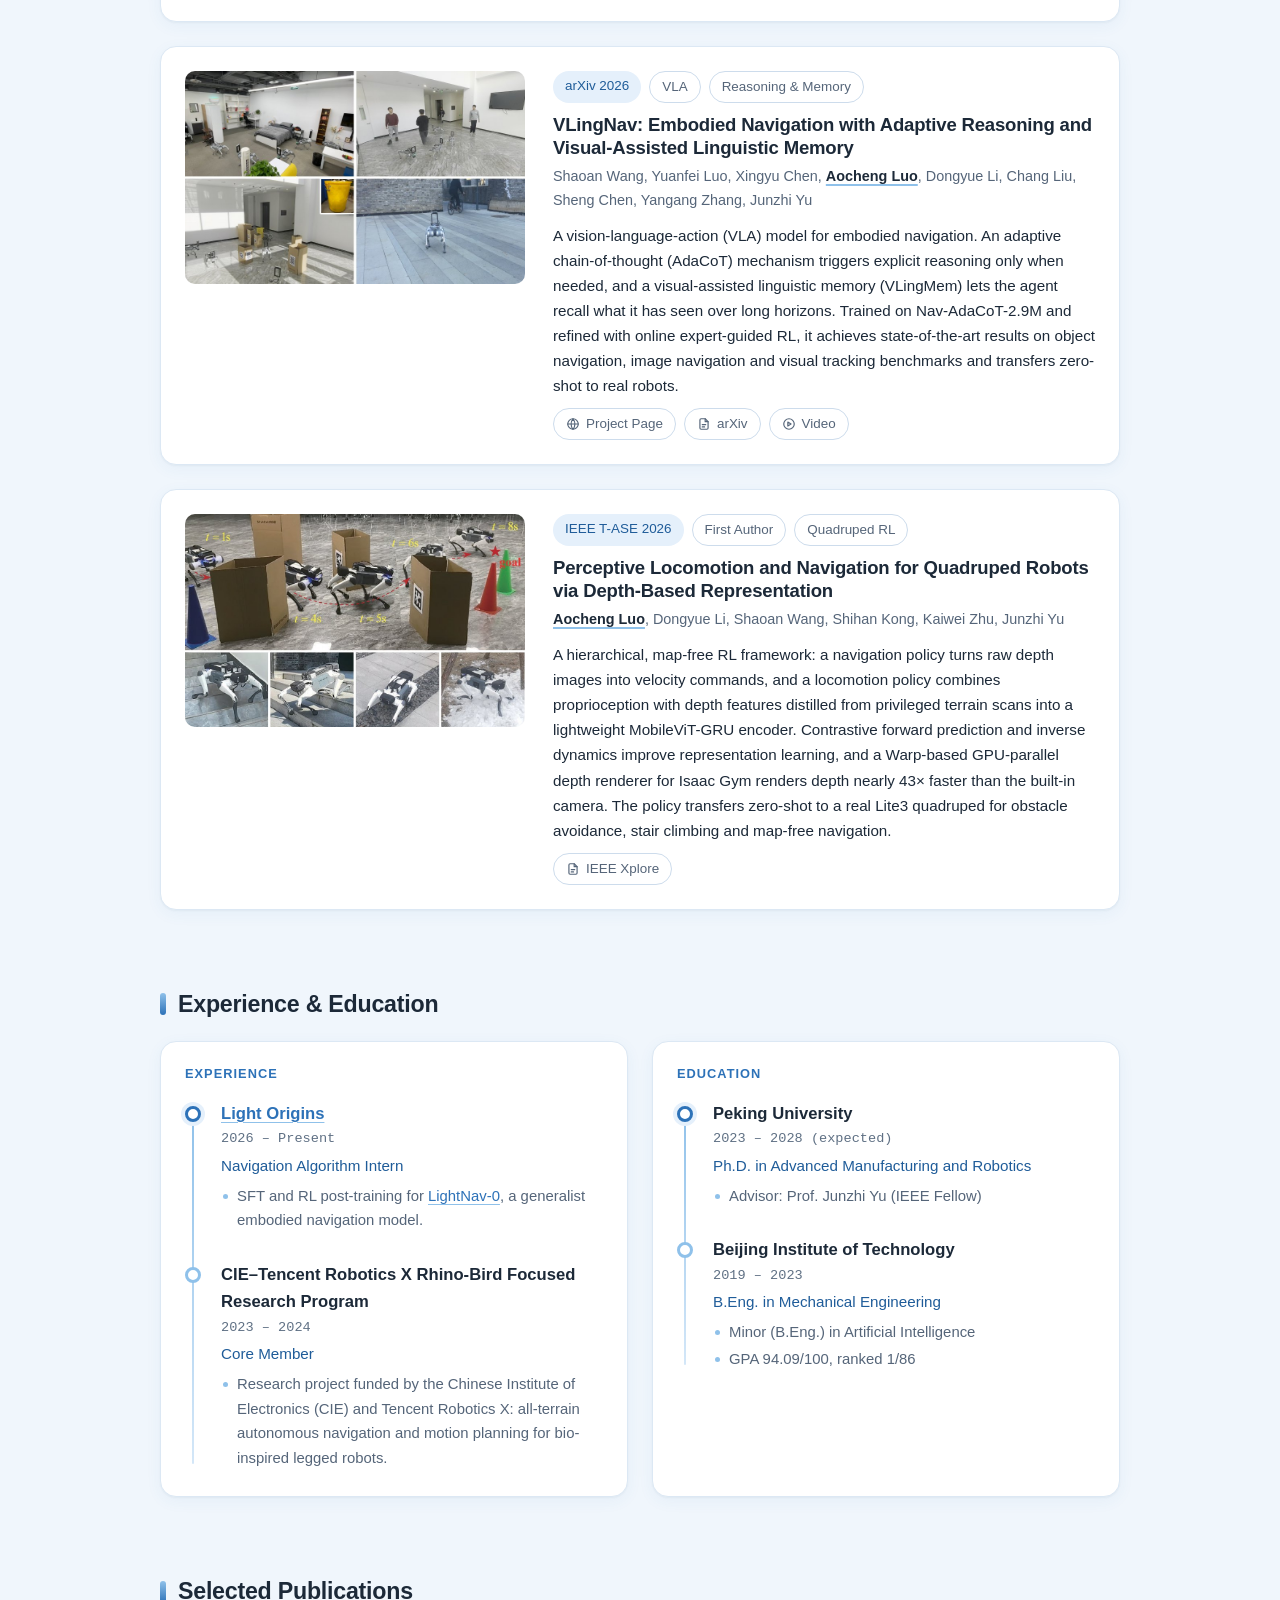
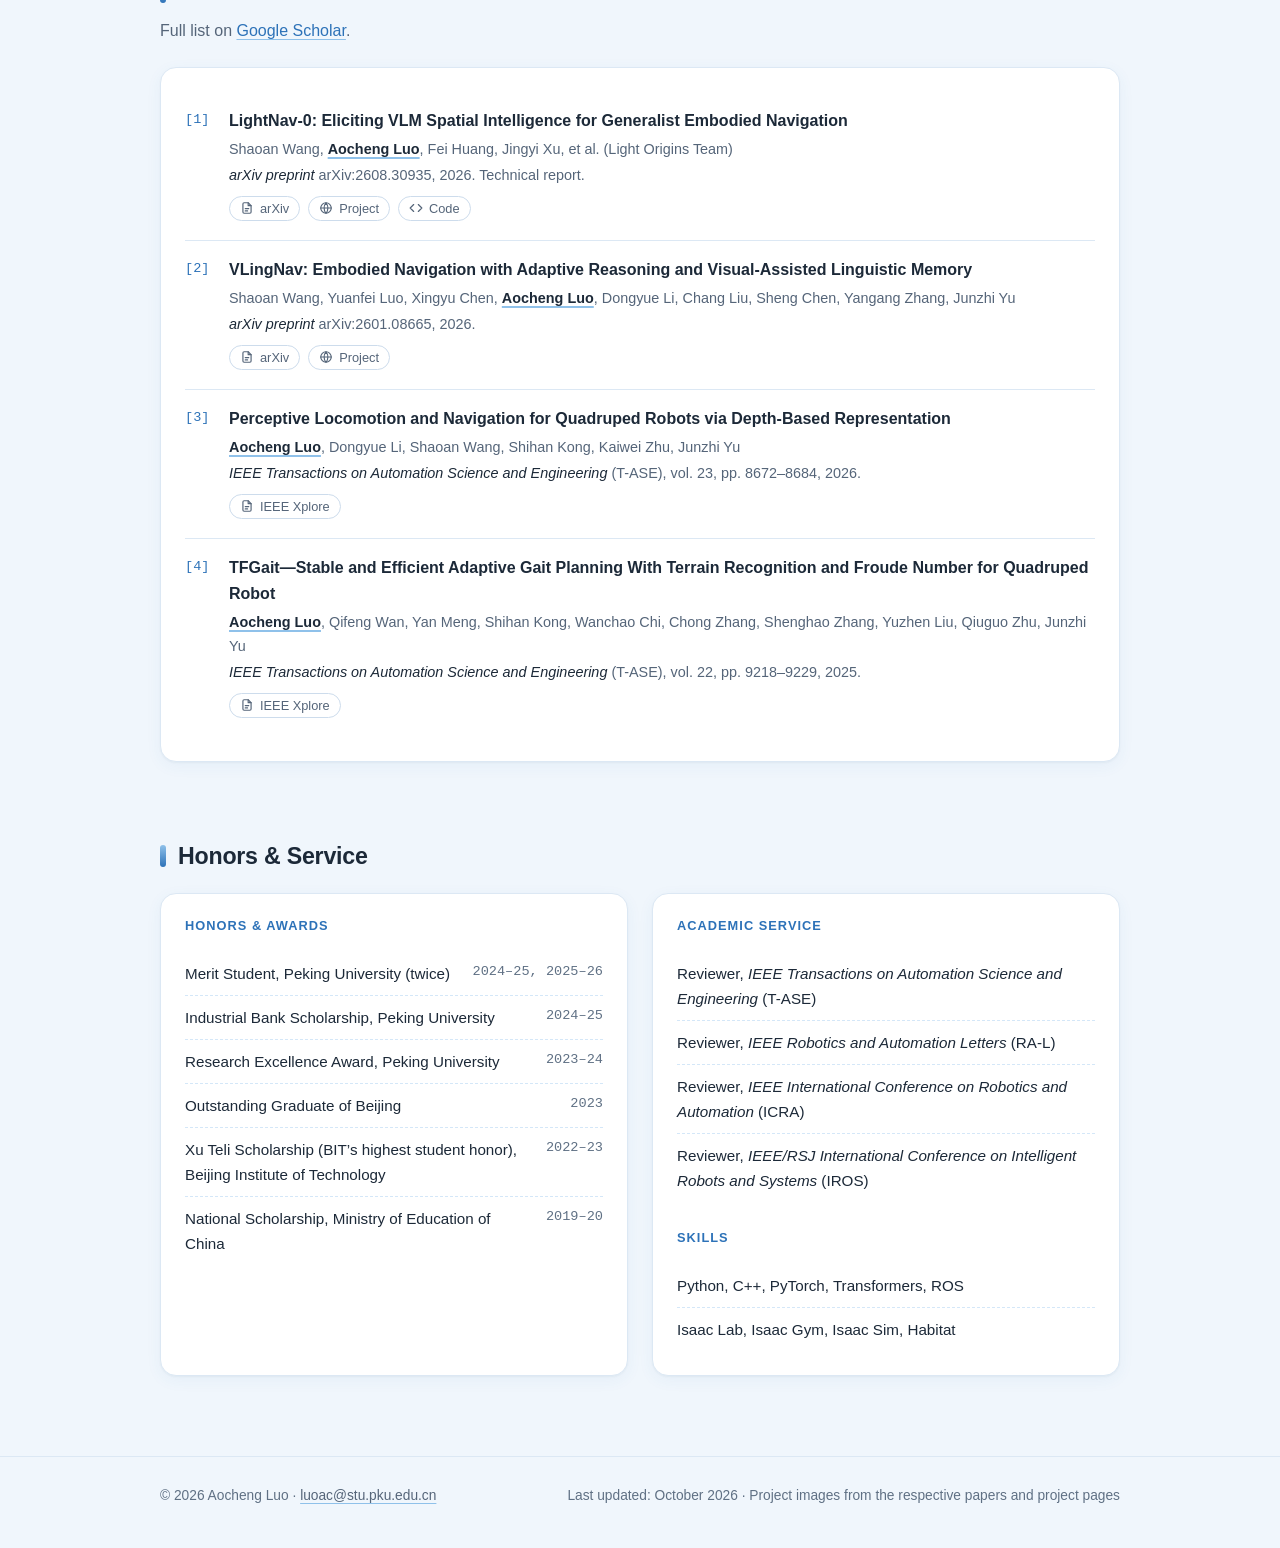
==== commit 95d99636: "News: TFGait is formally published, drop "early access" Co-Authored-By: Claude Opus 5.5 <noreply@ant" ====
--- a/index.html
+++ b/index.html
@@ -223,7 +223,7 @@
           </li>
           <li>
             <time datetime="2024-11">2024.11</time>
-            <span><a href="https://doi.org/10.1109/TASE.2024.3503277">TFGait</a>, our adaptive gait-planning framework for quadruped robots, was published online (early access) in <em class="nowrap">IEEE T-ASE</em>.</span>
+            <span><a href="https://doi.org/10.1109/TASE.2024.3503277">TFGait</a>, our adaptive gait-planning framework for quadruped robots, was published in <em class="nowrap">IEEE T-ASE</em>.</span>
           </li>
         </ul>
       </div>
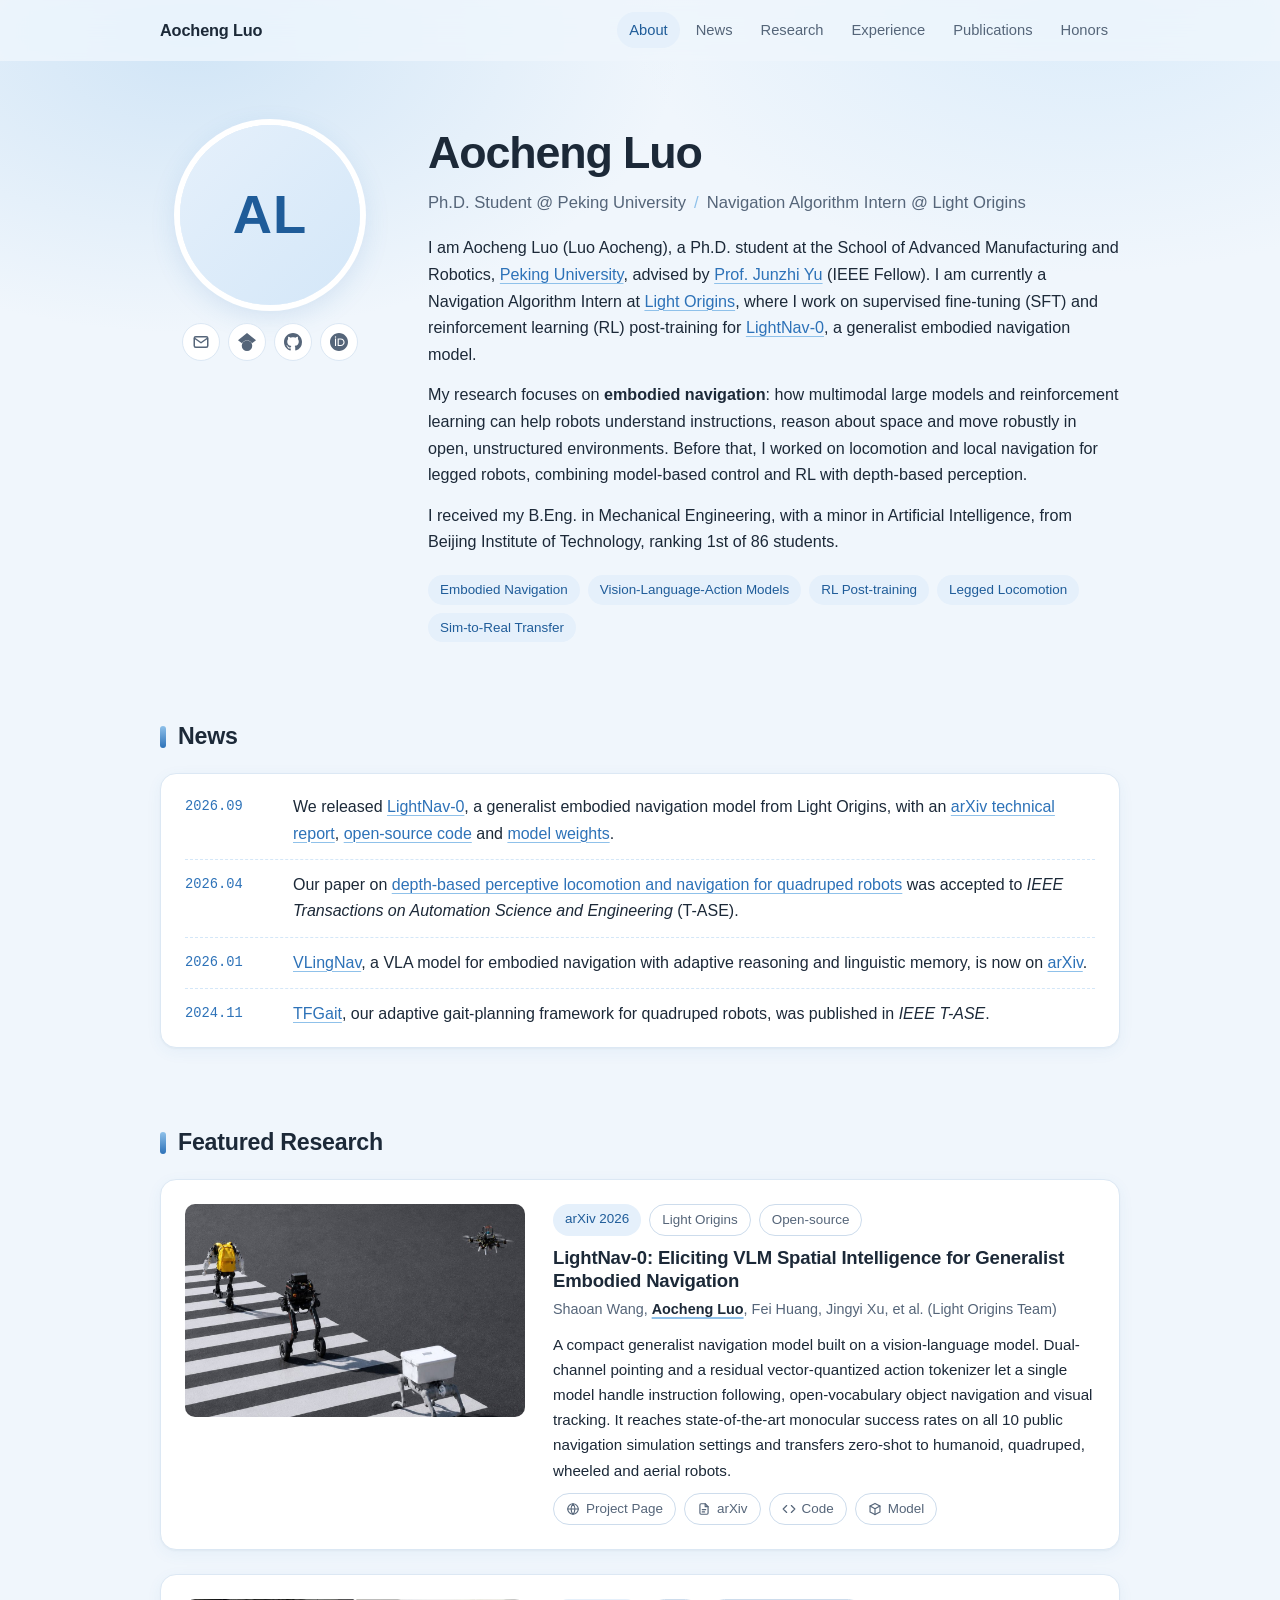
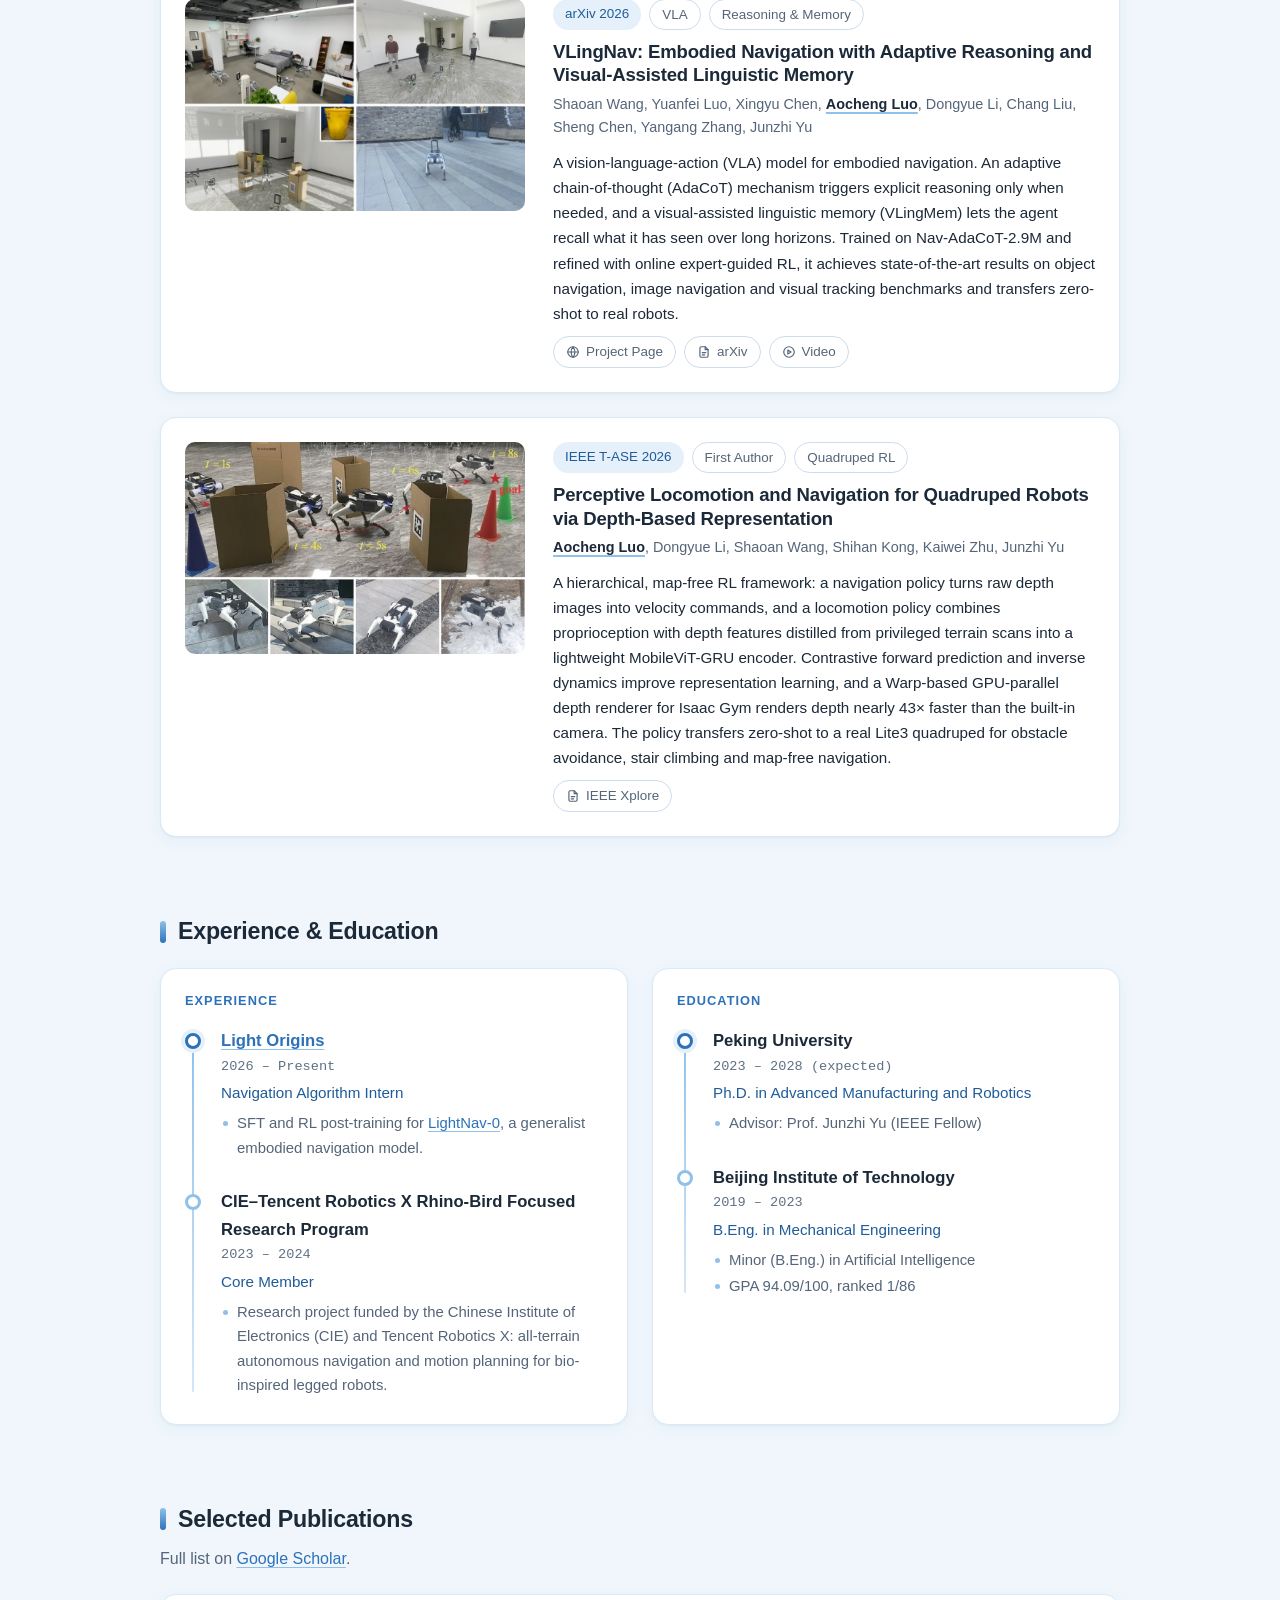
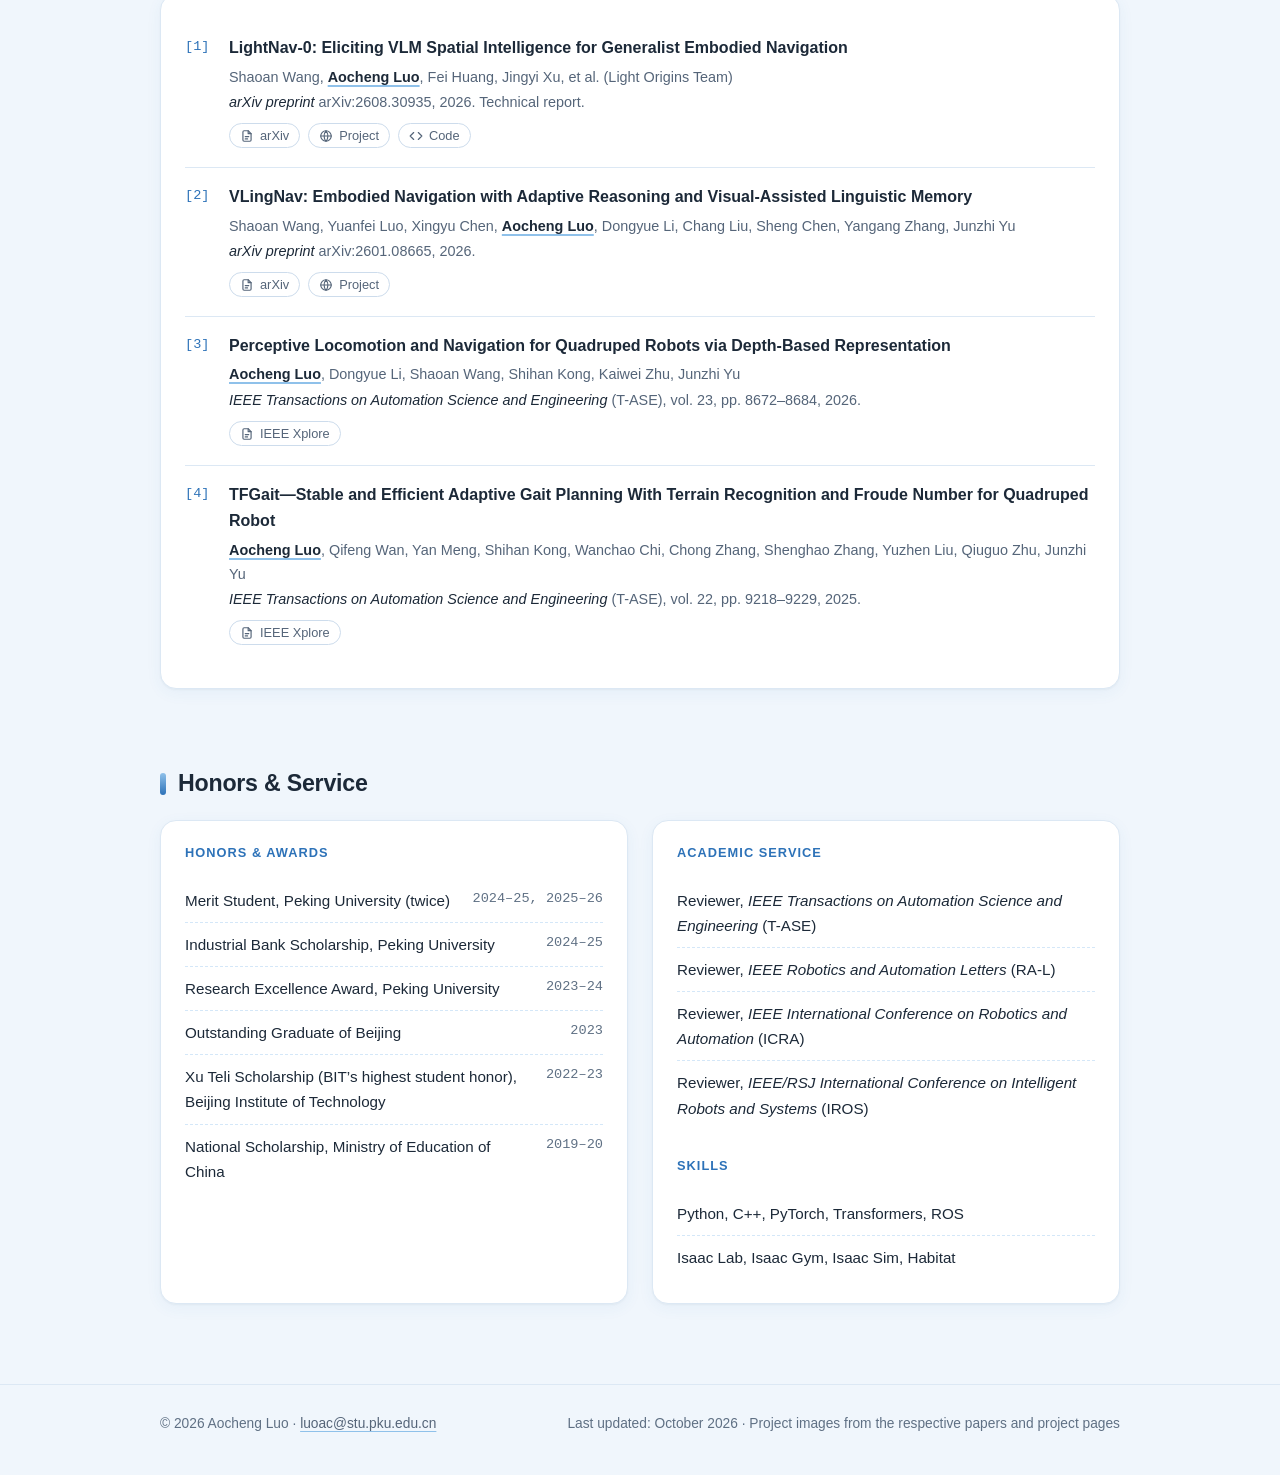
==== commit 9d3e1e6f: "Remove the "My role" line from the LightNav-0 card Co-Authored-By: Claude Opus 5.5 <noreply@anthropi" ====
--- a/index.html
+++ b/index.html
@@ -251,7 +251,6 @@
               </div>
               <h3><a href="https://www.lightorigins.com/en/blog/lightnav-0">LightNav-0: Eliciting VLM Spatial Intelligence for Generalist Embodied Navigation</a></h3>
               <p class="authors">Shaoan Wang, <span class="me">Aocheng Luo</span>, Fei Huang, Jingyi Xu, et al. (Light Origins Team)</p>
-              <p class="role"><strong>My role:</strong> supervised fine-tuning (SFT) and reinforcement learning (RL) post-training.</p>
               <p class="project-desc">
                 A compact generalist navigation model built on a vision-language model. Dual-channel pointing and a
                 residual vector-quantized action tokenizer let a single model handle instruction following,
--- a/assets/css/style.css
+++ b/assets/css/style.css
@@ -489,21 +489,6 @@
   margin-bottom: 10px;
 }
 
-.role {
-  margin: 0 0 12px;
-  padding: 6px 12px;
-  border-left: 3px solid var(--accent);
-  border-radius: 0 var(--radius-sm) var(--radius-sm) 0;
-  background: var(--accent-tint);
-  color: var(--text);
-  font-size: 0.92rem;
-}
-
-.role strong {
-  color: var(--accent-strong);
-  font-weight: 600;
-}
-
 .links {
   display: flex;
   flex-wrap: wrap;
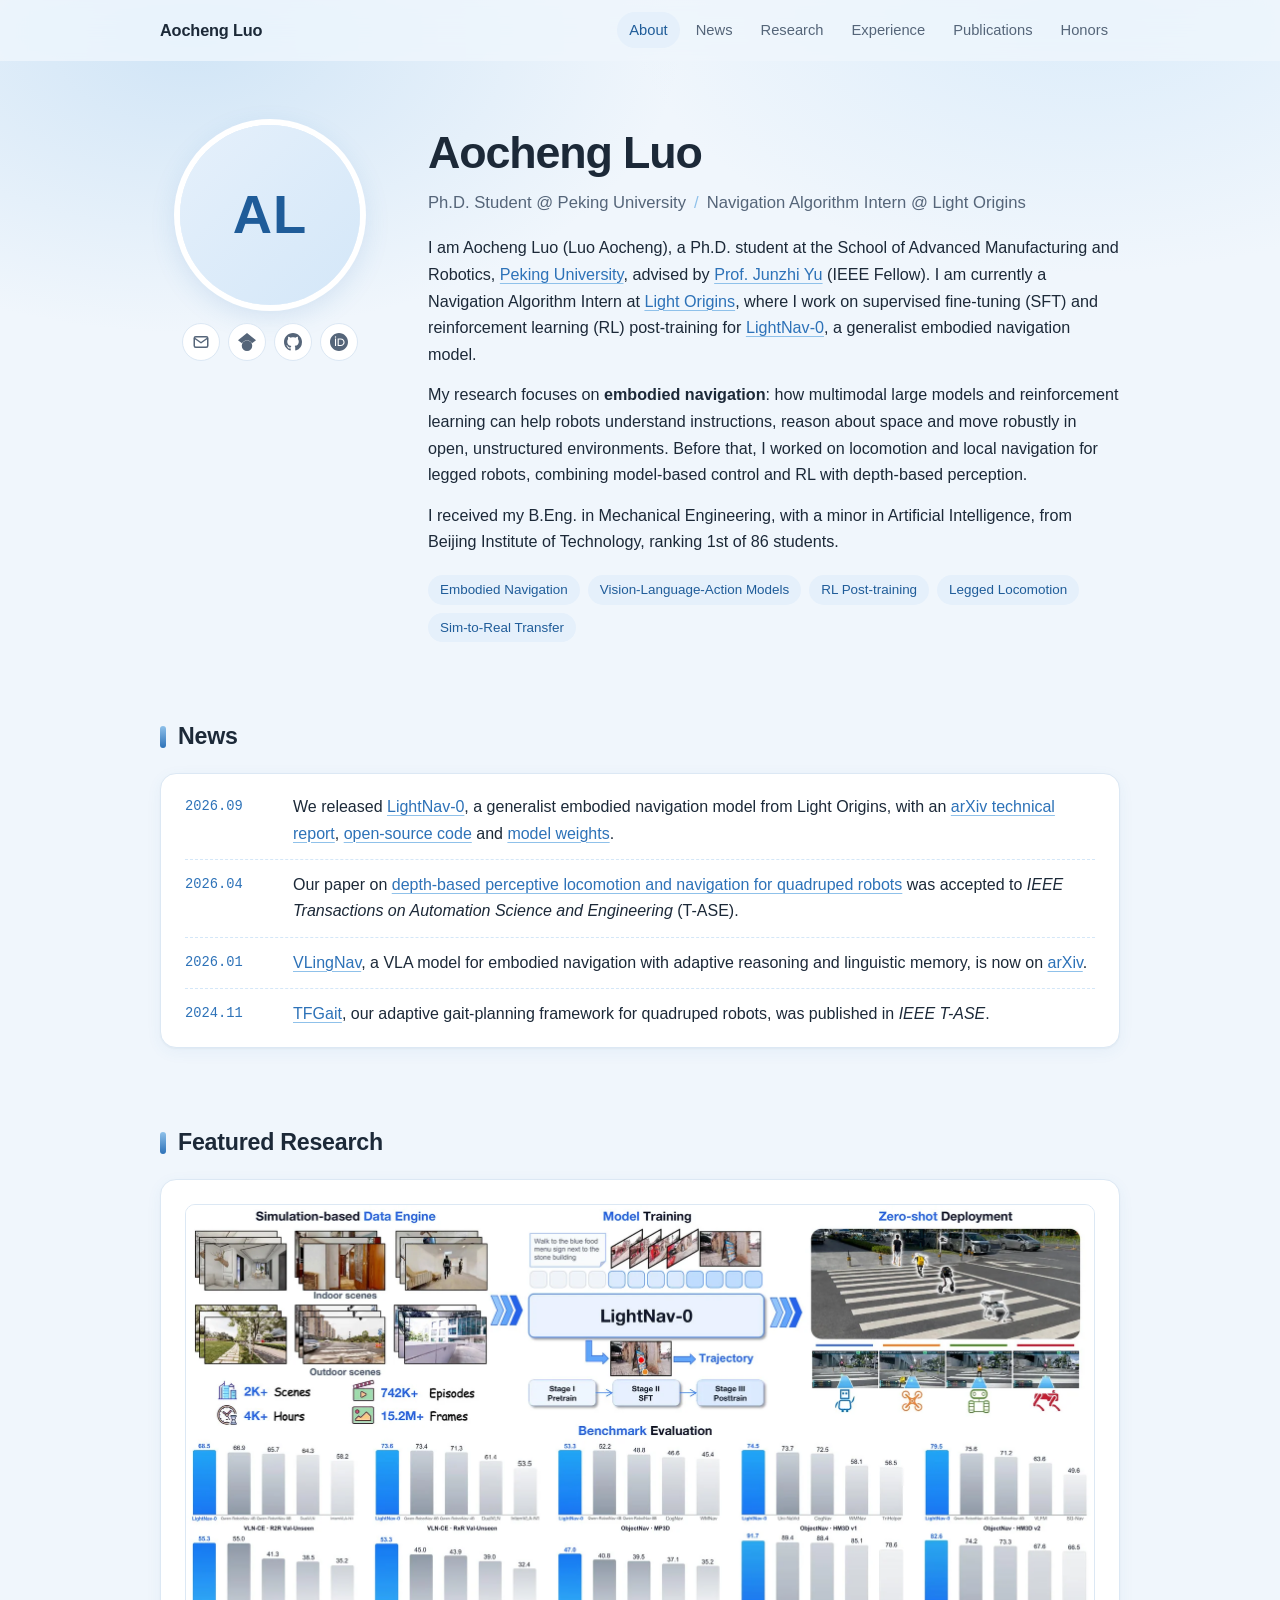
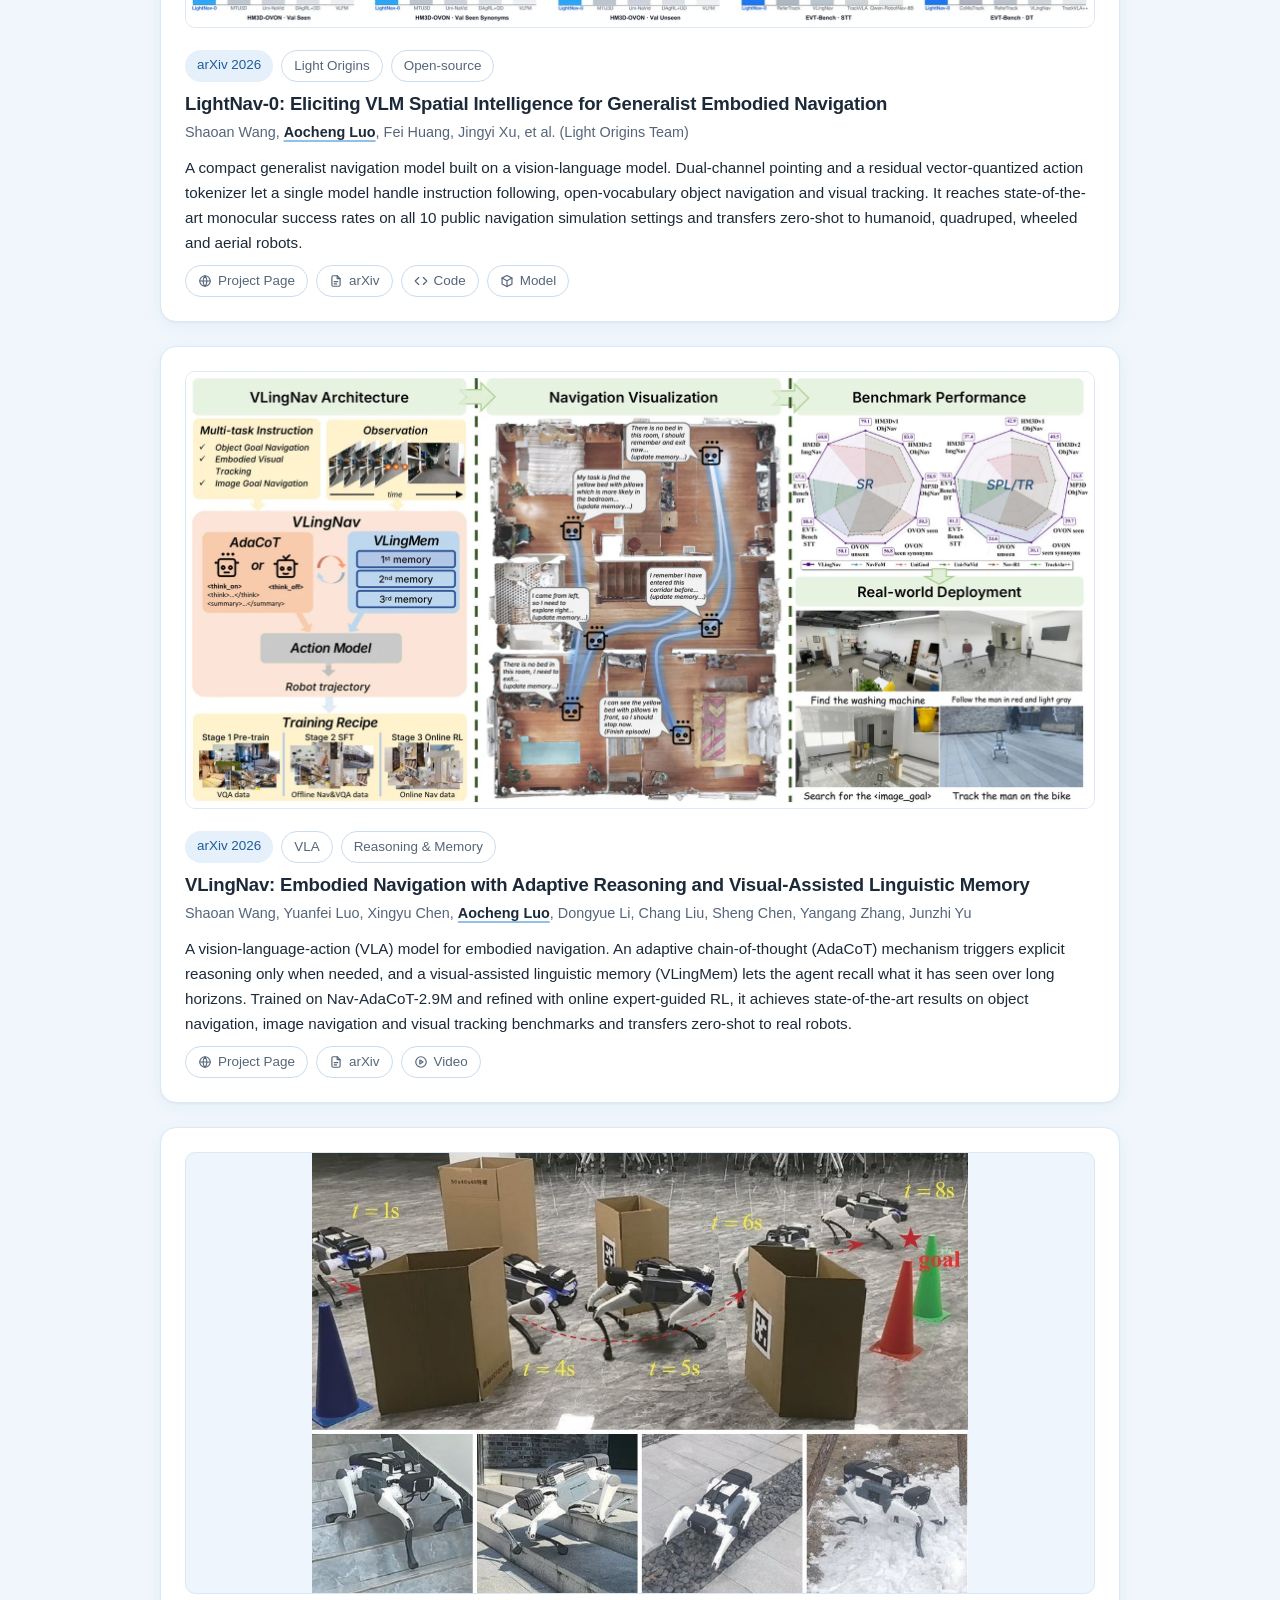
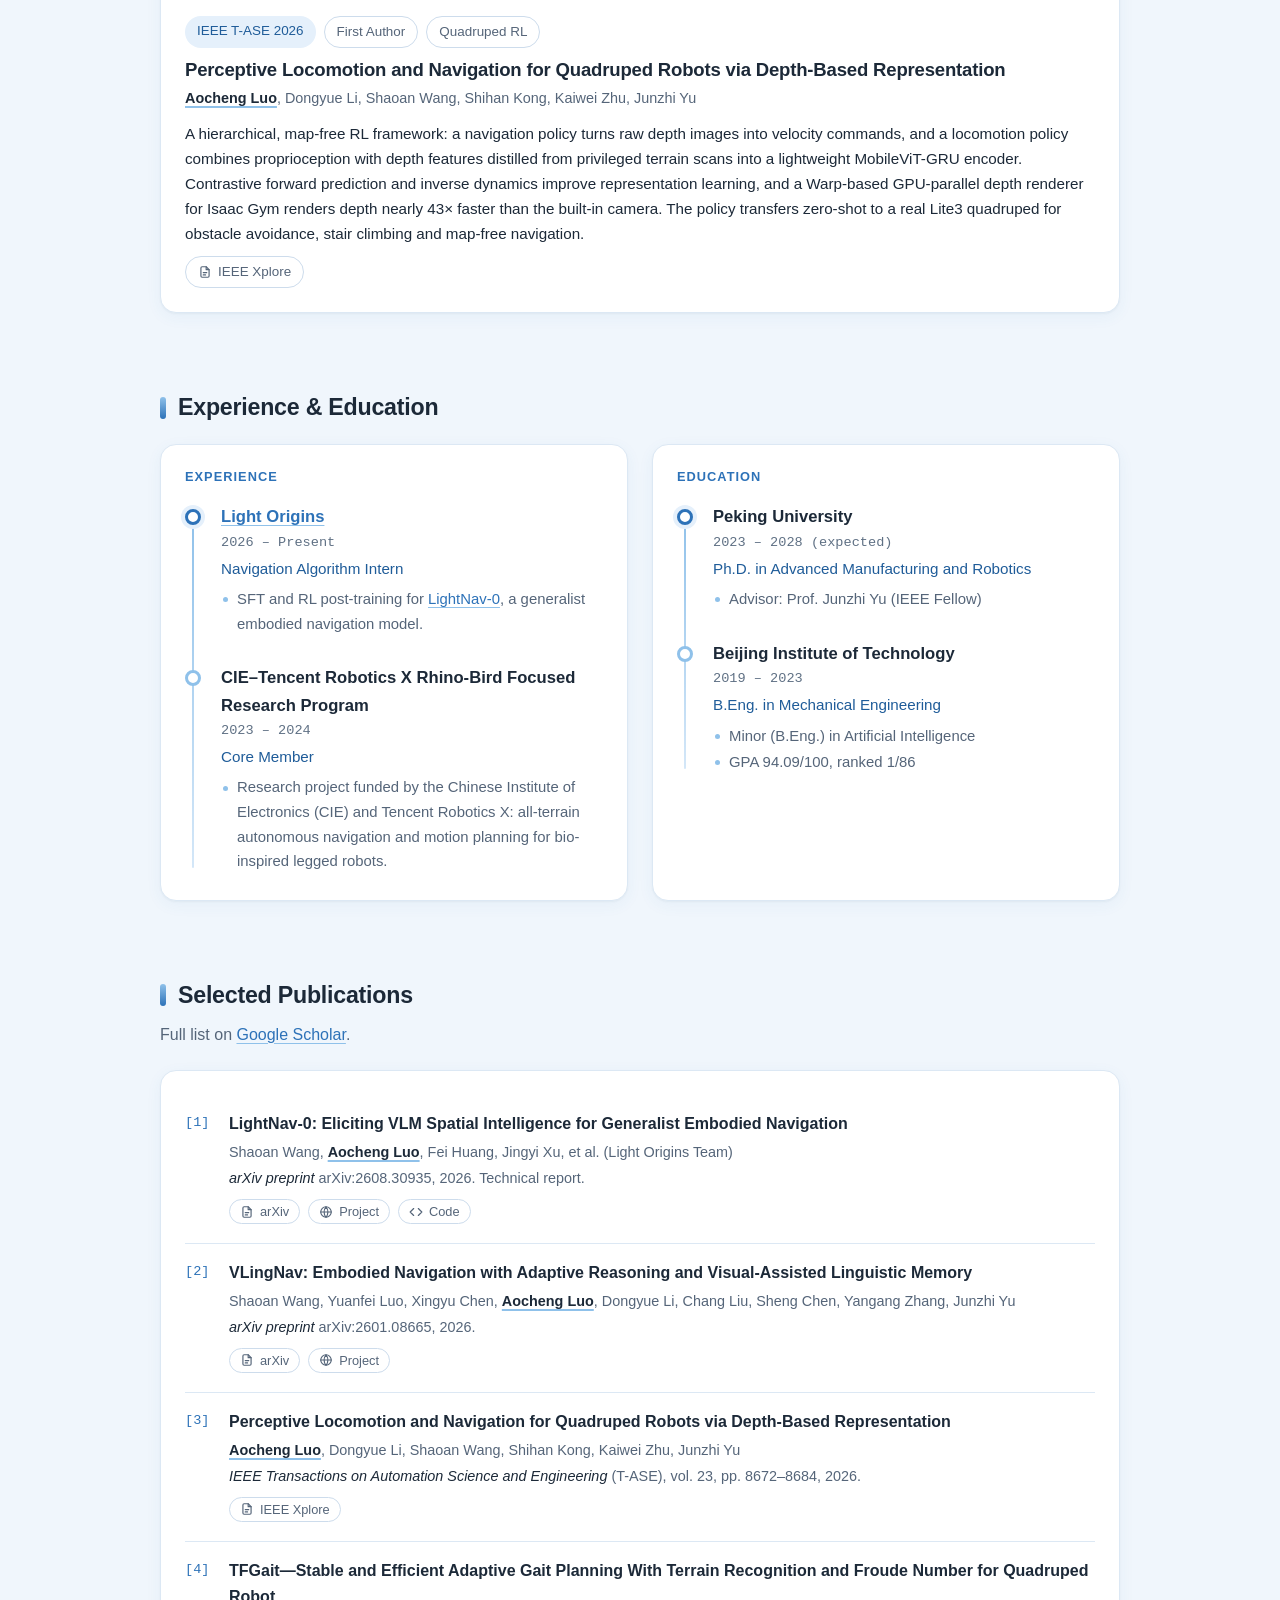
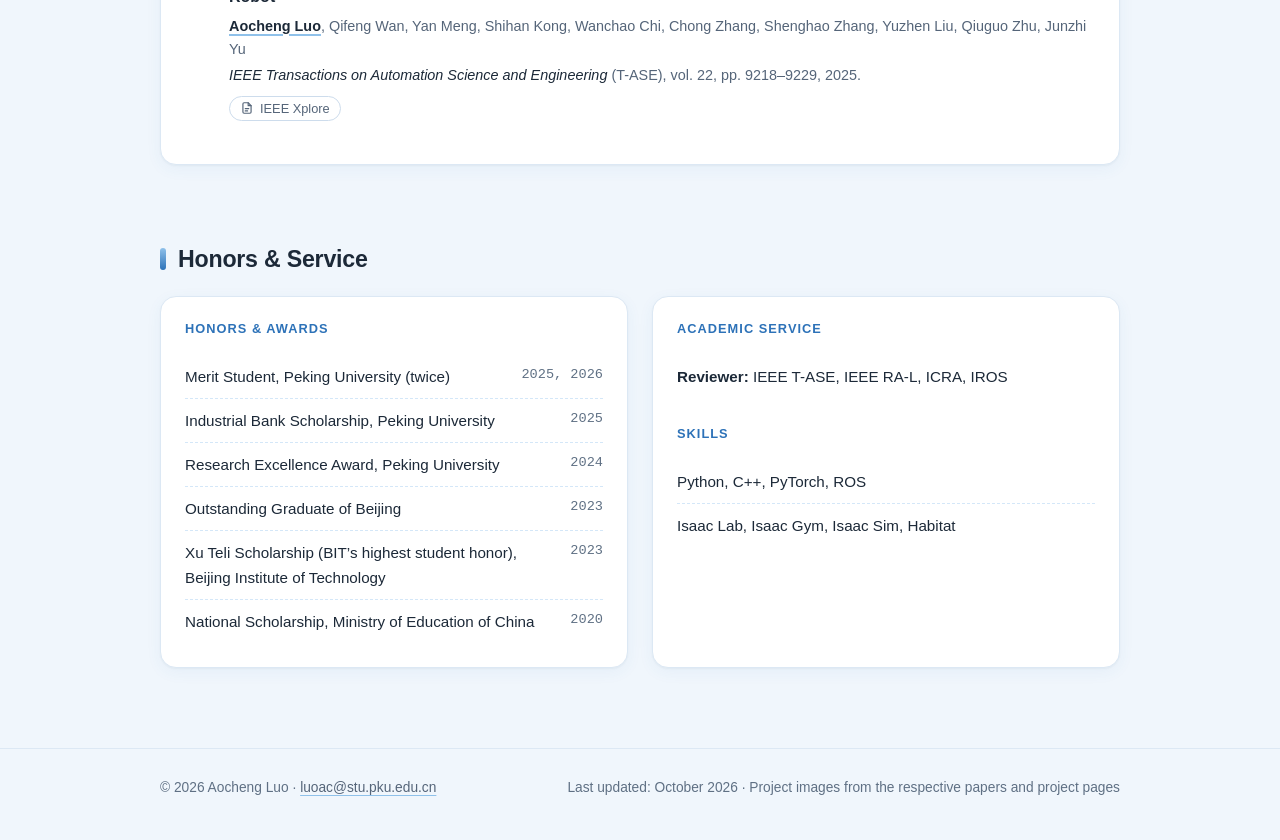
==== commit 6a53b851: "Use teaser figures, harden card layout, tidy honors and service - Featured Research: show the LightN" ====
--- a/index.html
+++ b/index.html
@@ -230,7 +230,8 @@
     </section>
 
     <!-- ===================== Featured research =====================
-         One <article class="project"> per project. Images live in assets/img/. -->
+         One <article class="project"> per project. Images live in assets/img/;
+         any aspect ratio works (shown full width, at most 440 px tall). -->
     <section id="research" class="section">
       <div class="container">
         <h2 class="section-title">Featured Research</h2>
@@ -239,10 +240,12 @@
 
           <!-- LightNav-0 -->
           <article class="project" id="lightnav-0">
-            <a class="project-media" href="https://www.lightorigins.com/en/blog/lightnav-0" tabindex="-1" aria-hidden="true">
-              <img src="assets/img/lightnav0-cover.jpg" width="1200" height="750" loading="lazy" decoding="async"
-                   alt="A humanoid, a wheeled-legged robot, a quadruped and a drone crossing a crosswalk">
-            </a>
+            <div class="project-media">
+              <a href="https://www.lightorigins.com/en/blog/lightnav-0" tabindex="-1" aria-hidden="true">
+                <img src="assets/img/lightnav0-teaser.webp" width="1824" height="847" loading="lazy" decoding="async"
+                     alt="LightNav-0 overview: simulation data engine, three-stage model training, zero-shot deployment on different robots, and benchmark results">
+              </a>
+            </div>
             <div class="project-body">
               <div class="project-meta">
                 <span class="chip">arXiv 2026</span>
@@ -269,10 +272,12 @@
 
           <!-- VLingNav -->
           <article class="project" id="vlingnav">
-            <a class="project-media" href="https://shaoanwang.github.io/VLingNav-web/" tabindex="-1" aria-hidden="true">
-              <img src="assets/img/vlingnav-real-world.jpg" width="932" height="528" loading="lazy" decoding="async"
-                   alt="VLingNav on real quadruped robots: finding a washing machine, following a person, searching for an image goal and tracking a cyclist">
-            </a>
+            <div class="project-media">
+              <a href="https://shaoanwang.github.io/VLingNav-web/" tabindex="-1" aria-hidden="true">
+                <img src="assets/img/vlingnav-teaser.webp" width="1824" height="876" loading="lazy" decoding="async"
+                     alt="VLingNav overview: architecture with AdaCoT and VLingMem, a navigation example with reasoning and memory, benchmark results and real-world deployment">
+              </a>
+            </div>
             <div class="project-body">
               <div class="project-meta">
                 <span class="chip">arXiv 2026</span>
@@ -298,10 +303,12 @@
 
           <!-- Depth-based quadruped locomotion & navigation -->
           <article class="project" id="depth-quadruped">
-            <a class="project-media" href="https://doi.org/10.1109/TASE.2026.3687076" tabindex="-1" aria-hidden="true">
-              <img src="assets/img/quadruped-depth-nav.jpg" width="931" height="625" loading="lazy" decoding="async"
-                   alt="A quadruped robot weaving between cardboard boxes to reach a goal, then climbing stairs and walking on pebbles and snow">
-            </a>
+            <div class="project-media">
+              <a href="https://ieeexplore.ieee.org/document/11494056" tabindex="-1" aria-hidden="true">
+                <img src="assets/img/quadruped-depth-nav.jpg" width="931" height="625" loading="lazy" decoding="async"
+                     alt="A quadruped robot weaving between cardboard boxes to reach a goal, then climbing stairs and walking on pebbles and snow">
+              </a>
+            </div>
             <div class="project-body">
               <div class="project-meta">
                 <span class="chip">IEEE T-ASE 2026</span>
@@ -448,25 +455,26 @@
           <div class="panel">
             <h3 class="panel-title">Honors &amp; Awards</h3>
             <ul class="plain-list">
-              <li><span>Merit Student, Peking University (twice)</span><span class="year">2024–25, 2025–26</span></li>
-              <li><span>Industrial Bank Scholarship, Peking University</span><span class="year">2024–25</span></li>
-              <li><span>Research Excellence Award, Peking University</span><span class="year">2023–24</span></li>
+              <li><span>Merit Student, Peking University (twice)</span><span class="year">2025, 2026</span></li>
+              <li><span>Industrial Bank Scholarship, Peking University</span><span class="year">2025</span></li>
+              <li><span>Research Excellence Award, Peking University</span><span class="year">2024</span></li>
               <li><span>Outstanding Graduate of Beijing</span><span class="year">2023</span></li>
-              <li><span>Xu Teli Scholarship (BIT&rsquo;s highest student honor), Beijing Institute of Technology</span><span class="year">2022–23</span></li>
-              <li><span>National Scholarship, Ministry of Education of China</span><span class="year">2019–20</span></li>
+              <li><span>Xu Teli Scholarship (BIT&rsquo;s highest student honor), Beijing Institute of Technology</span><span class="year">2023</span></li>
+              <li><span>National Scholarship, Ministry of Education of China</span><span class="year">2020</span></li>
             </ul>
           </div>
           <div class="panel">
             <h3 class="panel-title">Academic Service</h3>
             <ul class="plain-list">
-              <li><span>Reviewer, <em>IEEE Transactions on Automation Science and Engineering</em> <span class="nowrap">(T-ASE)</span></span></li>
-              <li><span>Reviewer, <em>IEEE Robotics and Automation Letters</em> <span class="nowrap">(RA-L)</span></span></li>
-              <li><span>Reviewer, <em>IEEE International Conference on Robotics and Automation</em> (ICRA)</span></li>
-              <li><span>Reviewer, <em>IEEE/RSJ International Conference on Intelligent Robots and Systems</em> (IROS)</span></li>
+              <li><span><strong>Reviewer:</strong>
+                <abbr class="nowrap" title="IEEE Transactions on Automation Science and Engineering">IEEE T-ASE</abbr>,
+                <abbr class="nowrap" title="IEEE Robotics and Automation Letters">IEEE RA-L</abbr>,
+                <abbr class="nowrap" title="IEEE International Conference on Robotics and Automation">ICRA</abbr>,
+                <abbr class="nowrap" title="IEEE/RSJ International Conference on Intelligent Robots and Systems">IROS</abbr></span></li>
             </ul>
             <h3 class="panel-title" style="margin-top:28px">Skills</h3>
             <ul class="plain-list">
-              <li><span>Python, C++, PyTorch, Transformers, ROS</span></li>
+              <li><span>Python, C++, PyTorch, ROS</span></li>
               <li><span>Isaac Lab, Isaac Gym, Isaac Sim, Habitat</span></li>
             </ul>
           </div>
--- a/assets/css/style.css
+++ b/assets/css/style.css
@@ -404,10 +404,15 @@
   gap: 24px;
 }
 
+/* Figure on top, text below. Named grid areas keep the layout intact even if
+   a browser extension injects extra elements into the card. */
 .project {
   display: grid;
-  grid-template-columns: 340px 1fr;
-  gap: 28px;
+  grid-template-columns: minmax(0, 1fr);
+  grid-template-areas:
+    "media"
+    "body";
+  gap: 22px;
   padding: 24px;
   background: var(--surface);
   border: 1px solid var(--border);
@@ -422,29 +427,29 @@
 }
 
 .project-media {
-  position: relative;
-  display: block;
+  grid-area: media;
   border-radius: var(--radius-sm);
   overflow: hidden;
-  background: var(--accent-tint);
-  aspect-ratio: 16 / 10;
-  align-self: start;
-}
-
+  background: var(--surface-tint);
+  border: 1px solid var(--border);
+}
+
+.project-media a {
+  display: block;
+}
+
+/* any aspect ratio: full width, at most 440px tall, centered */
 .project-media img {
-  width: 100%;
-  height: 100%;
-  object-fit: cover;
-  transition: transform 0.4s ease;
-}
-
-.project-media.contain img {
-  object-fit: contain;
-  padding: 6px;
-}
-
-.project:hover .project-media img {
-  transform: scale(1.025);
+  width: auto;
+  height: auto;
+  max-width: 100%;
+  max-height: 440px;
+  margin: 0 auto;
+}
+
+.project-body {
+  grid-area: body;
+  min-width: 0;
 }
 
 .project-meta {
@@ -774,6 +779,12 @@
   white-space: nowrap;
 }
 
+/* venue abbreviations show the full name on hover */
+abbr[title] {
+  text-decoration: none;
+  cursor: help;
+}
+
 /* ---------- Responsive ---------- */
 
 @media (max-width: 1024px) {
@@ -788,7 +799,6 @@
 
 @media (max-width: 860px) {
   .project {
-    grid-template-columns: 1fr;
     gap: 18px;
   }
 
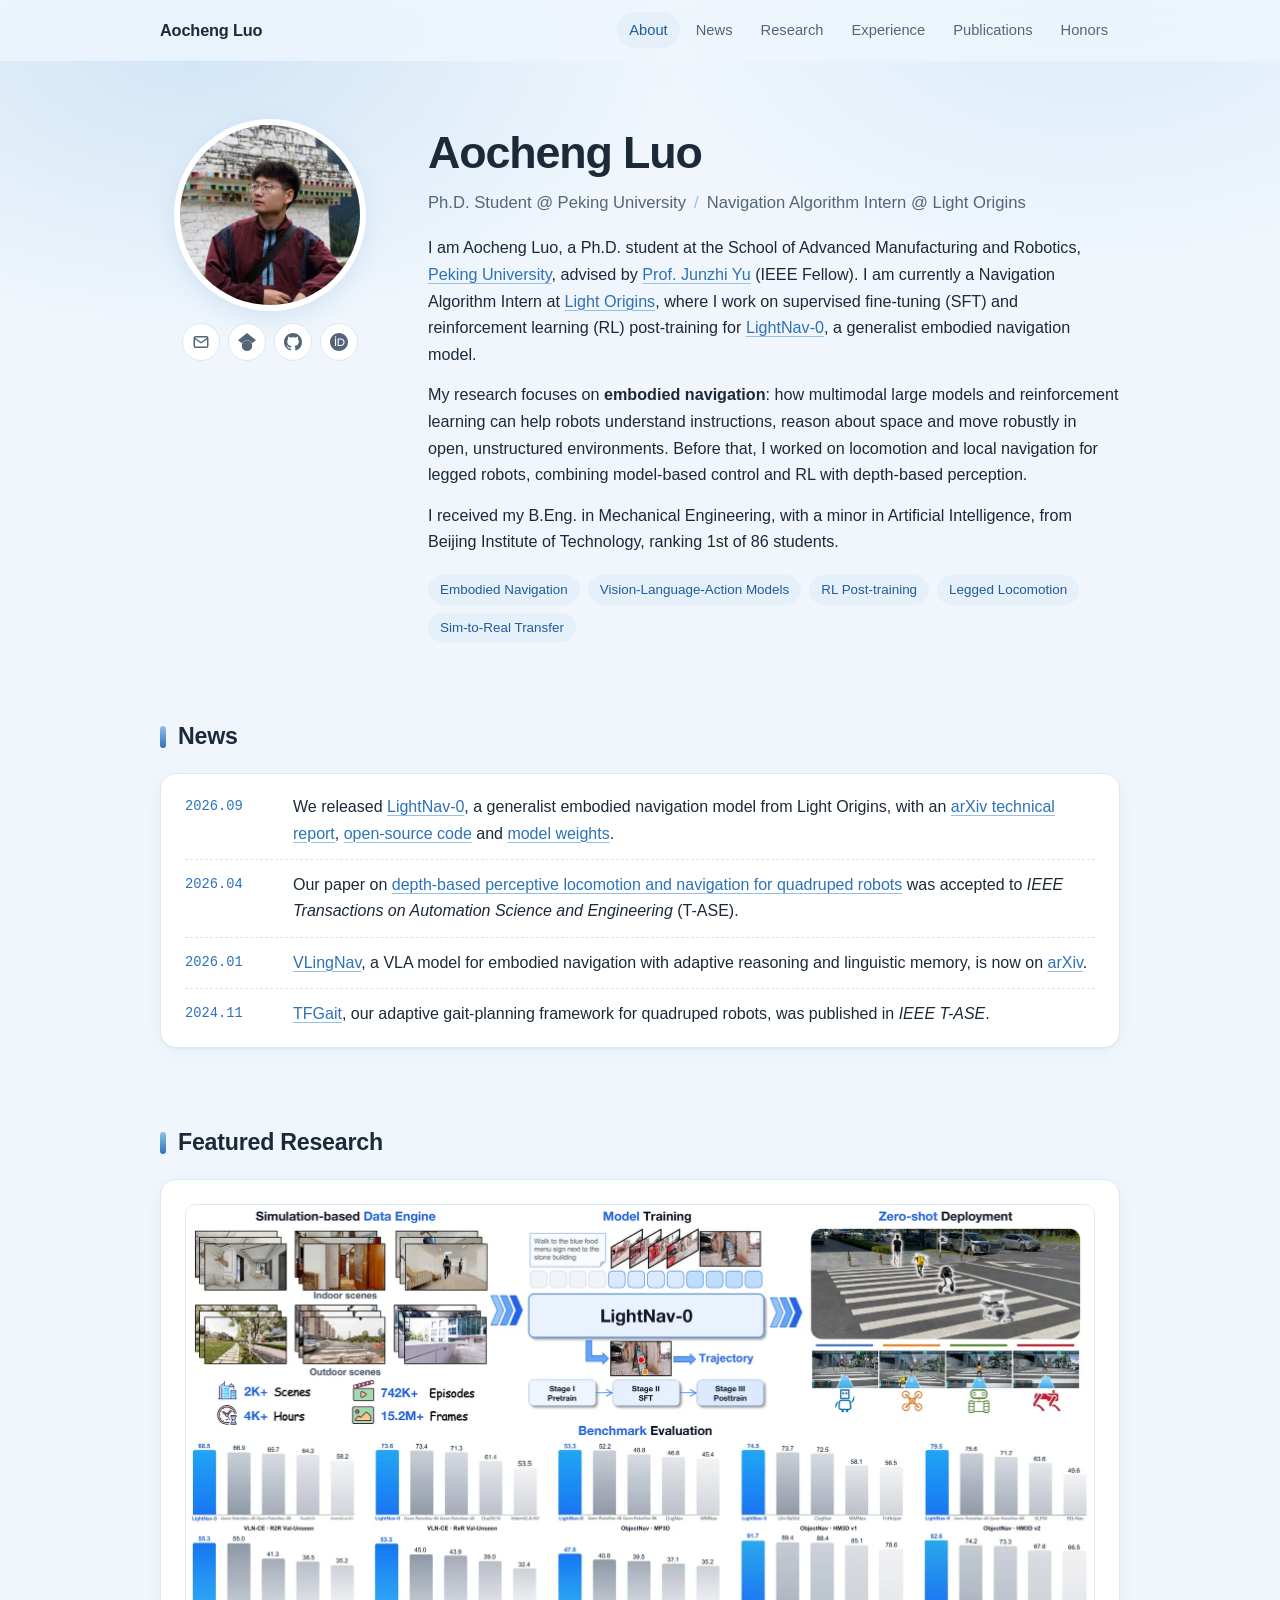
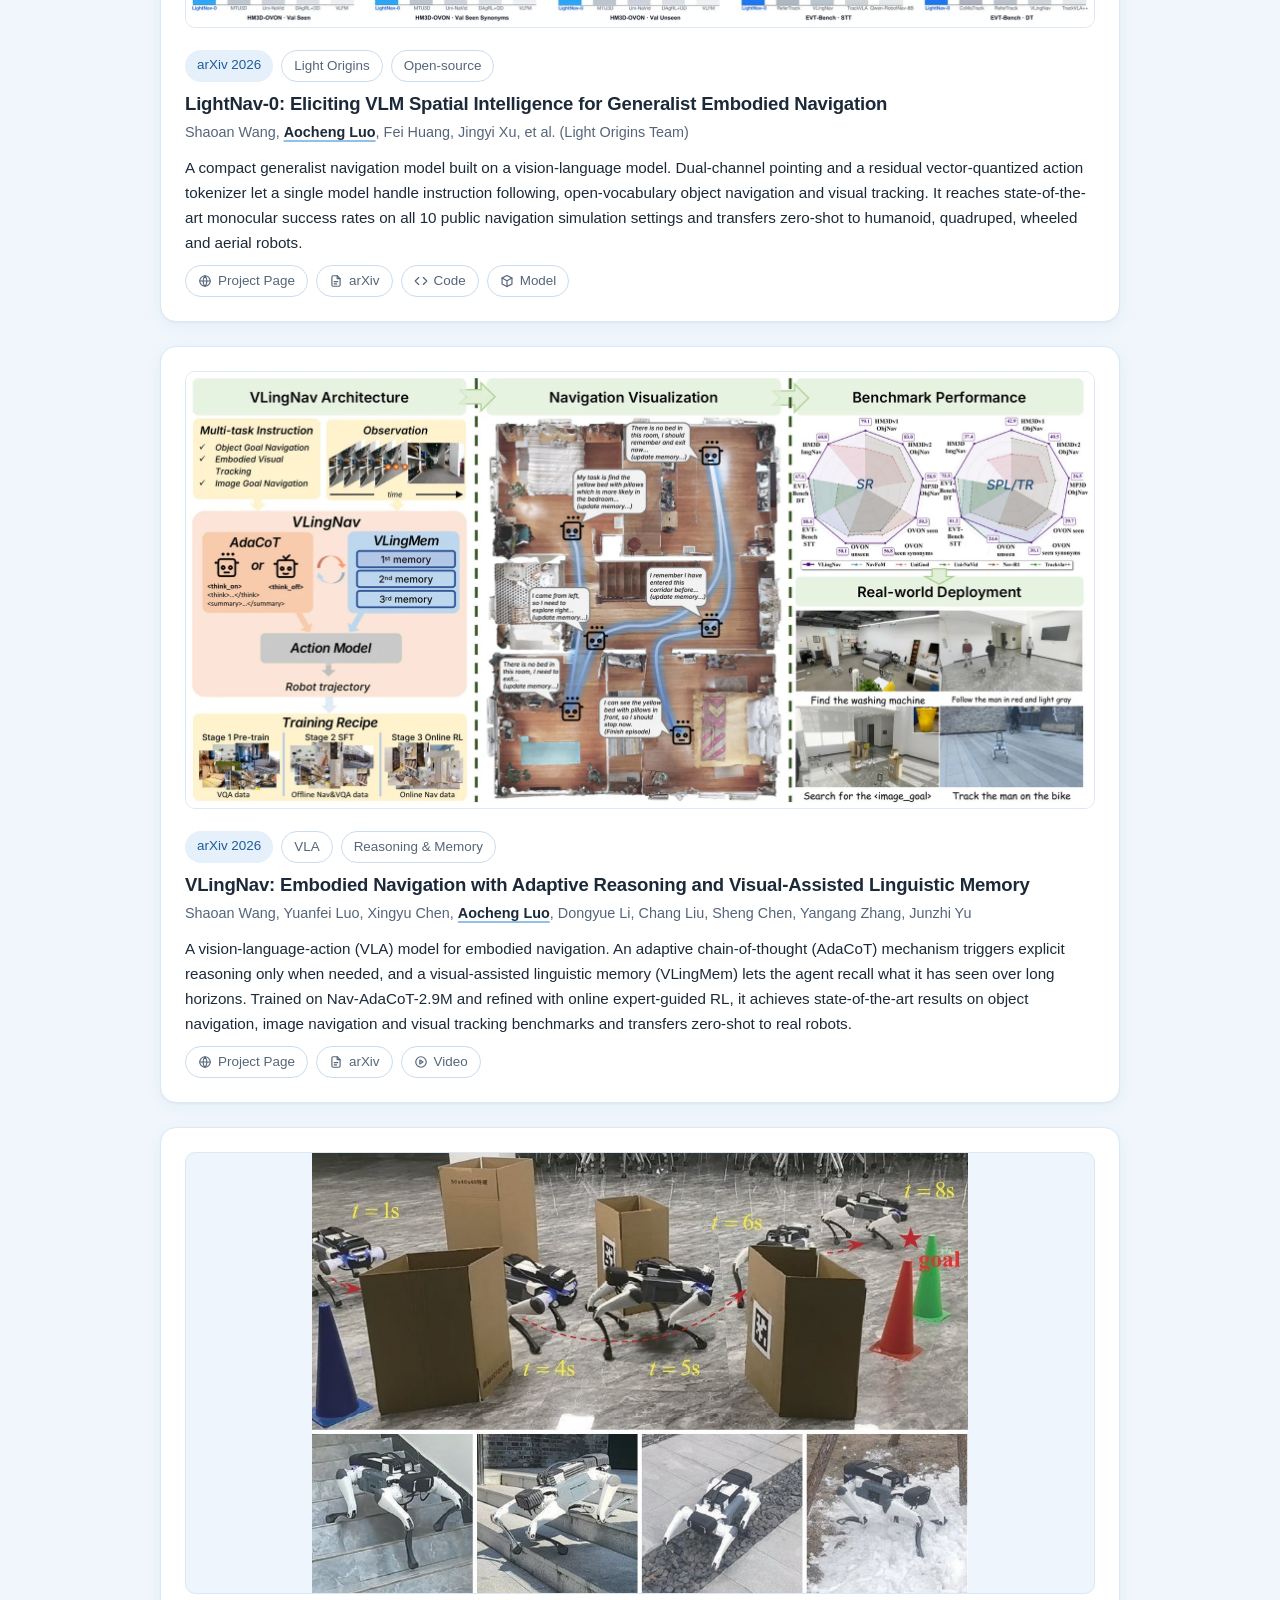
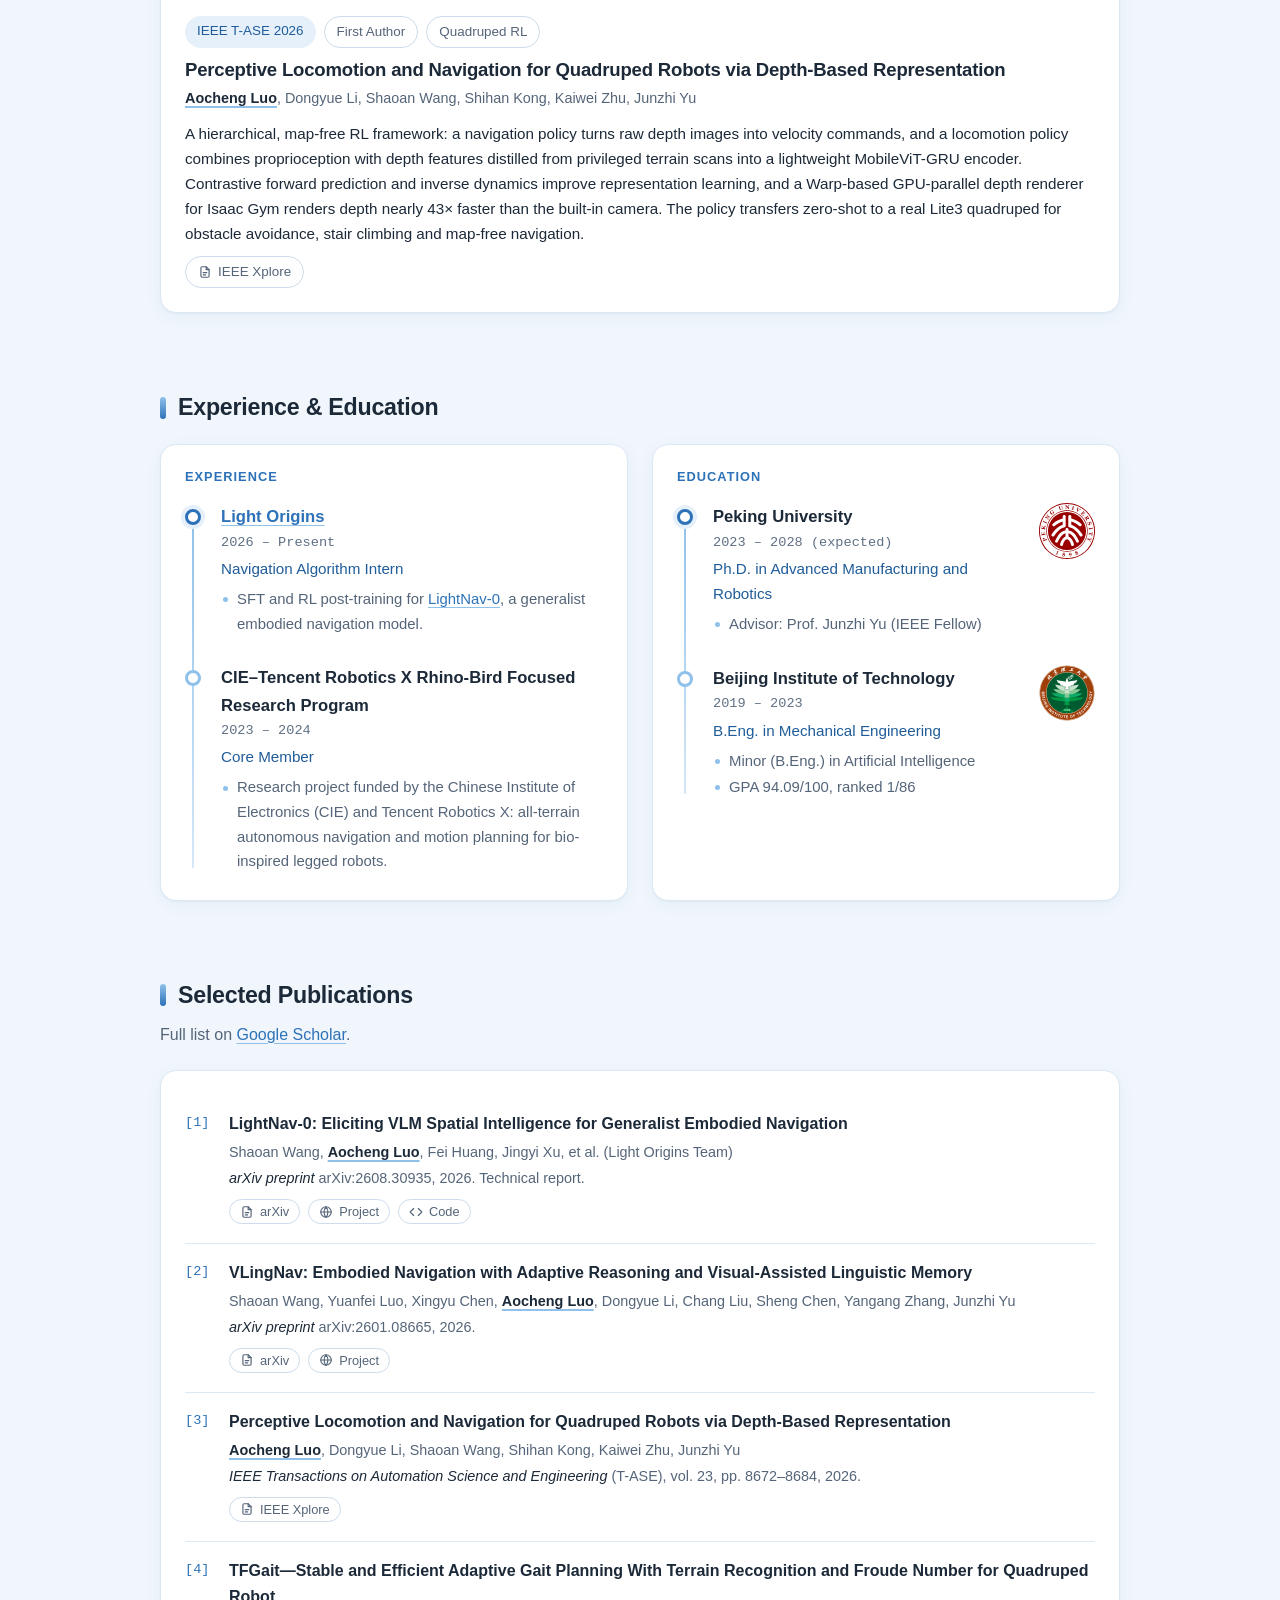
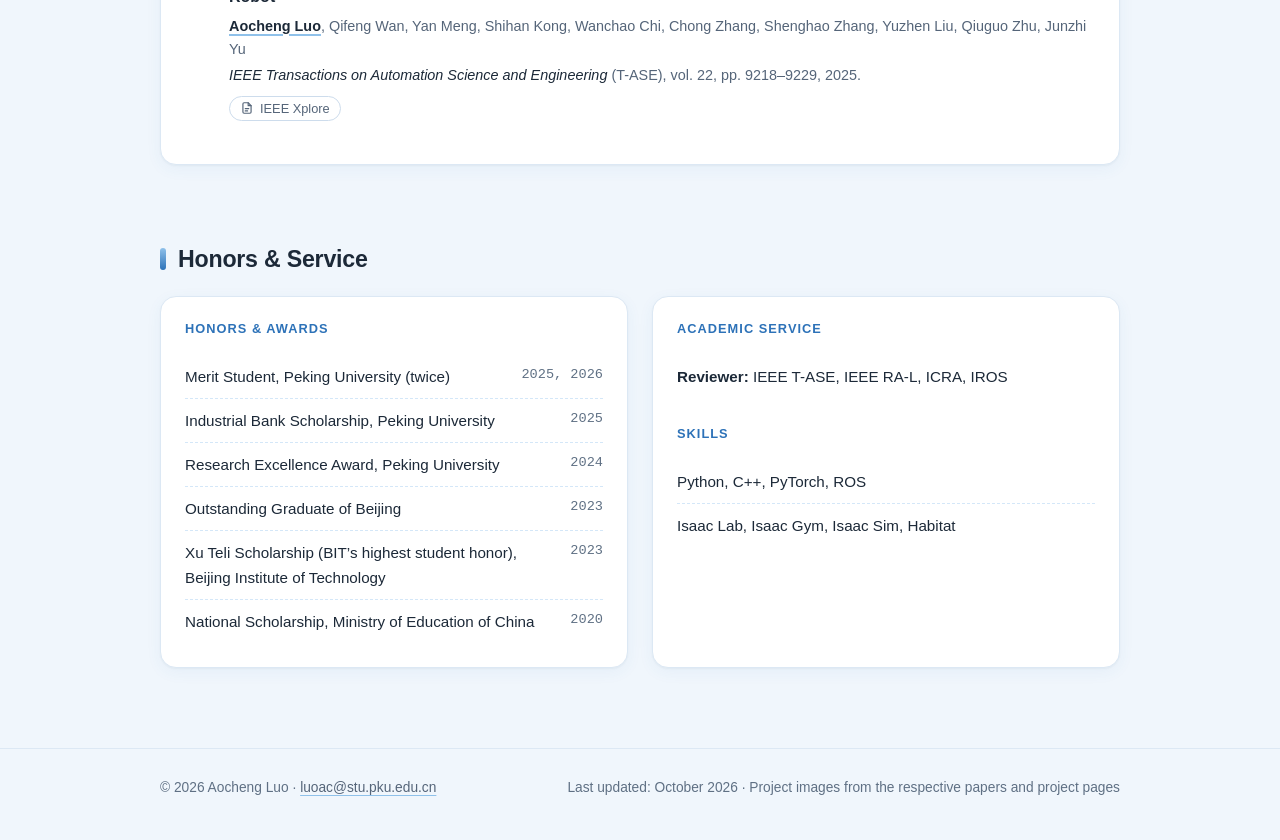
==== commit becb64c2: "Add profile photo and university emblems; simplify bio opening - Profile photo (cropped to head and " ====
--- a/index.html
+++ b/index.html
@@ -35,8 +35,7 @@
   <meta name="twitter:image" content="https://luoac.github.io/assets/img/og-card.png">
 
   <!-- Structured data: tells search engines who this page is about.
-       Keep it valid JSON (watch the commas). When you add a profile photo, add
-       "image": "https://luoac.github.io/assets/img/profile.jpg" to the Person. -->
+       Keep it valid JSON (watch the commas). -->
   <script type="application/ld+json">
   {
     "@context": "https://schema.org",
@@ -66,6 +65,7 @@
         "givenName": "Aocheng",
         "familyName": "Luo",
         "url": "https://luoac.github.io/",
+        "image": "https://luoac.github.io/assets/img/profile.jpg",
         "email": "mailto:luoac@stu.pku.edu.cn",
         "jobTitle": ["Ph.D. Student", "Navigation Algorithm Intern"],
         "affiliation": {
@@ -153,11 +153,8 @@
       <div class="container hero-grid">
         <aside class="profile">
           <div class="avatar">
-            <!-- To use a photo: save it as assets/img/profile.jpg (square, >= 400 px),
-                 then replace the next line with:
-                 <img src="assets/img/profile.jpg" alt="Aocheng Luo" width="360" height="360">
-                 and add the photo's URL as "image" in the JSON-LD block in <head>. -->
-            <span class="avatar-initials" aria-hidden="true">AL</span>
+            <!-- Profile photo: replace assets/img/profile.jpg (square, >= 400 px) to update it. -->
+            <img src="assets/img/profile.jpg" alt="Aocheng Luo" width="480" height="480">
           </div>
           <ul class="social" aria-label="Contact and profiles">
             <li><a href="mailto:luoac@stu.pku.edu.cn" title="Email: luoac@stu.pku.edu.cn" aria-label="Email"><svg aria-hidden="true"><use href="#i-mail"/></svg></a></li>
@@ -174,7 +171,7 @@
           </p>
           <div class="bio">
             <p>
-              I am Aocheng Luo (Luo Aocheng), a Ph.D. student at the School of Advanced Manufacturing and Robotics,
+              I am Aocheng Luo, a Ph.D. student at the School of Advanced Manufacturing and Robotics,
               <a href="https://english.pku.edu.cn/">Peking University</a>, advised by
               <a href="https://scholar.google.com/citations?user=Gudfky4AAAAJ">Prof. Junzhi Yu</a> (IEEE Fellow).
               I am currently a Navigation Algorithm Intern at <a href="https://www.lightorigins.com/en">Light Origins</a>,
@@ -370,7 +367,8 @@
           <div class="panel">
             <h3 class="panel-title">Education</h3>
             <ul class="timeline">
-              <li class="current">
+              <li class="current has-logo">
+                <img class="tl-logo" src="assets/img/pku-emblem.svg" alt="Peking University emblem" width="56" height="56" loading="lazy">
                 <div class="tl-head">
                   <span class="tl-org">Peking University</span>
                   <span class="tl-date">2023 – 2028 (expected)</span>
@@ -380,7 +378,8 @@
                   <li>Advisor: Prof. Junzhi Yu (IEEE Fellow)</li>
                 </ul>
               </li>
-              <li>
+              <li class="has-logo">
+                <img class="tl-logo" src="assets/img/bit-emblem.svg" alt="Beijing Institute of Technology emblem" width="56" height="56" loading="lazy">
                 <div class="tl-head">
                   <span class="tl-org">Beijing Institute of Technology</span>
                   <span class="tl-date">2019 – 2023</span>
--- a/assets/css/style.css
+++ b/assets/css/style.css
@@ -245,14 +245,6 @@
   width: 100%;
   height: 100%;
   object-fit: cover;
-}
-
-.avatar-initials {
-  font-size: 3.4rem;
-  font-weight: 600;
-  letter-spacing: 0.02em;
-  color: var(--accent-strong);
-  user-select: none;
 }
 
 .social {
@@ -590,6 +582,21 @@
   color: var(--text-faint);
 }
 
+/* optional institution emblem at the top right of a timeline entry */
+.timeline > li.has-logo {
+  padding-right: 76px;
+  min-height: 64px;
+}
+
+.tl-logo {
+  position: absolute;
+  top: 0;
+  right: 0;
+  width: 56px;
+  height: 56px;
+  object-fit: contain;
+}
+
 .tl-role {
   color: var(--accent-strong);
   font-weight: 500;
@@ -826,10 +833,6 @@
     height: 140px;
   }
 
-  .avatar-initials {
-    font-size: 2.7rem;
-  }
-
   .hero-name,
   .hero-tagline {
     text-align: center;
@@ -871,6 +874,15 @@
   .pub {
     padding-left: 36px;
   }
+
+  .timeline > li.has-logo {
+    padding-right: 60px;
+  }
+
+  .tl-logo {
+    width: 46px;
+    height: 46px;
+  }
 }
 
 @media (prefers-reduced-motion: reduce) {
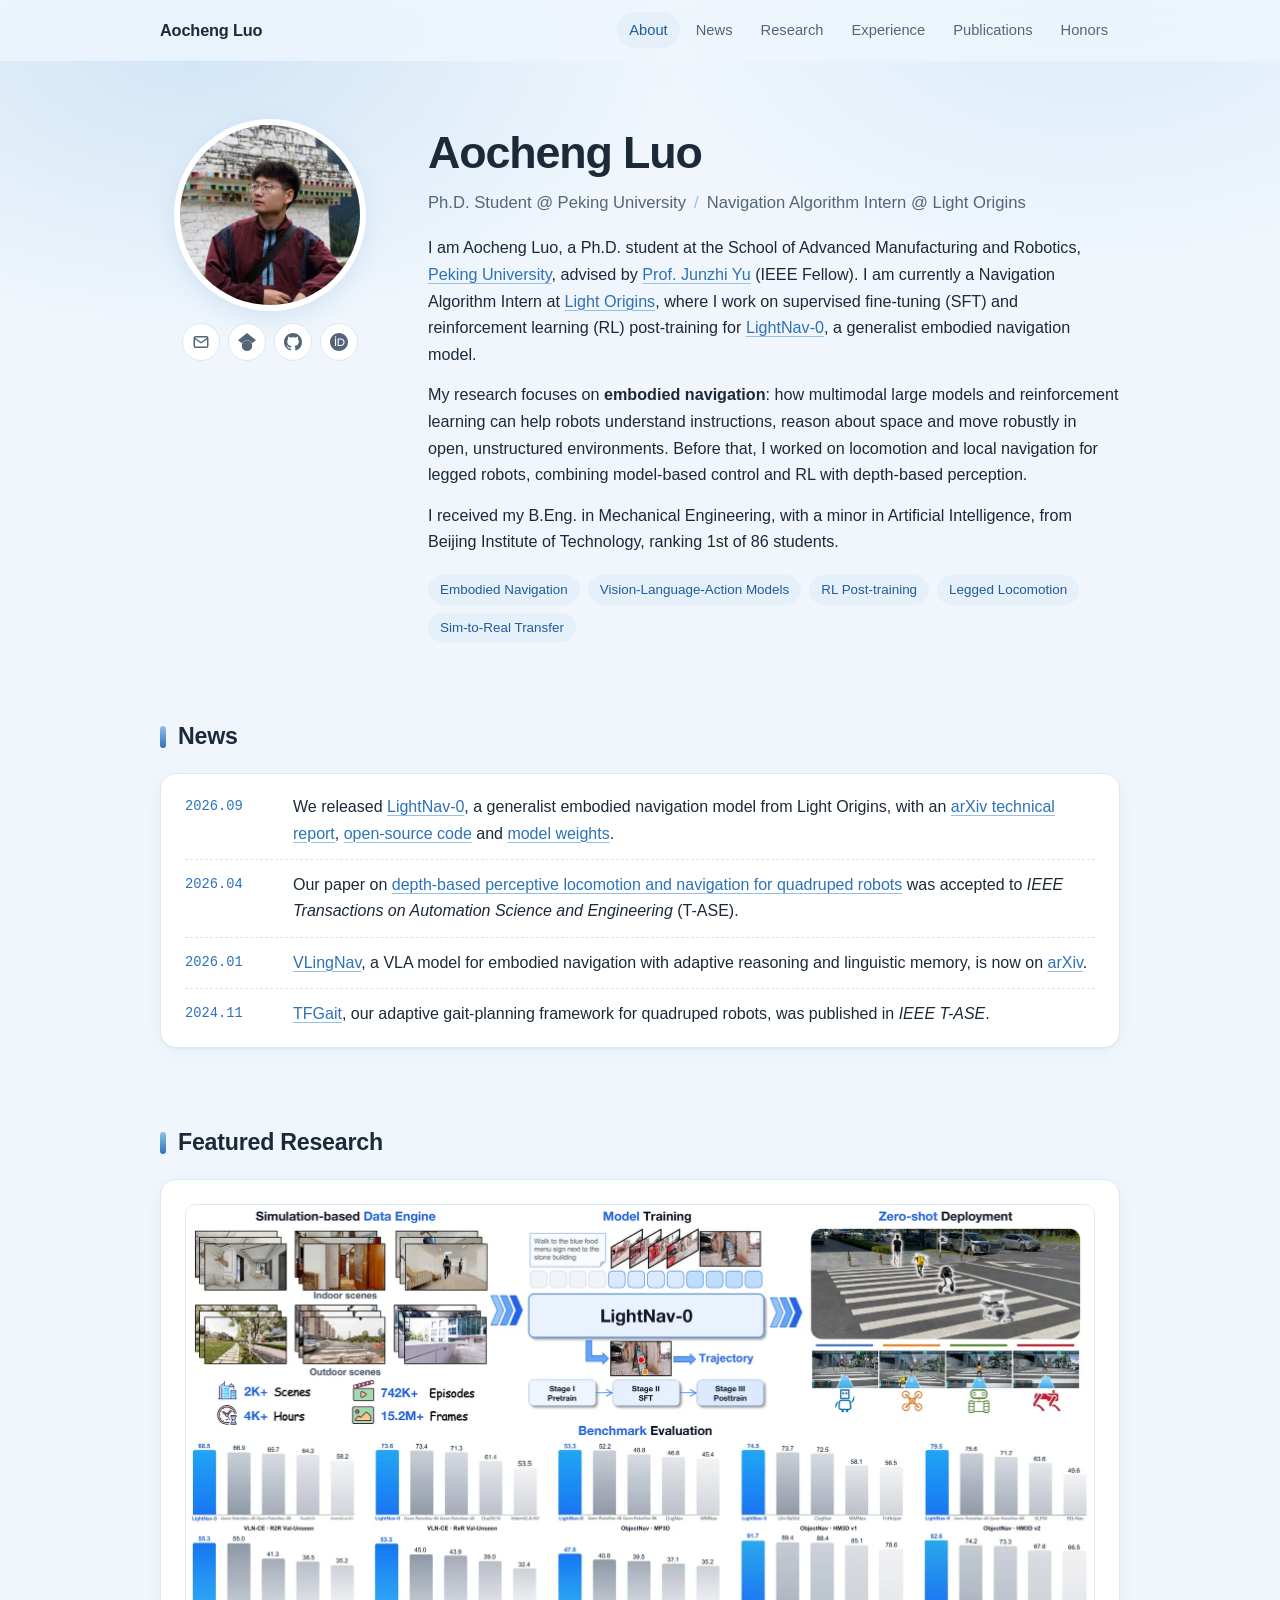
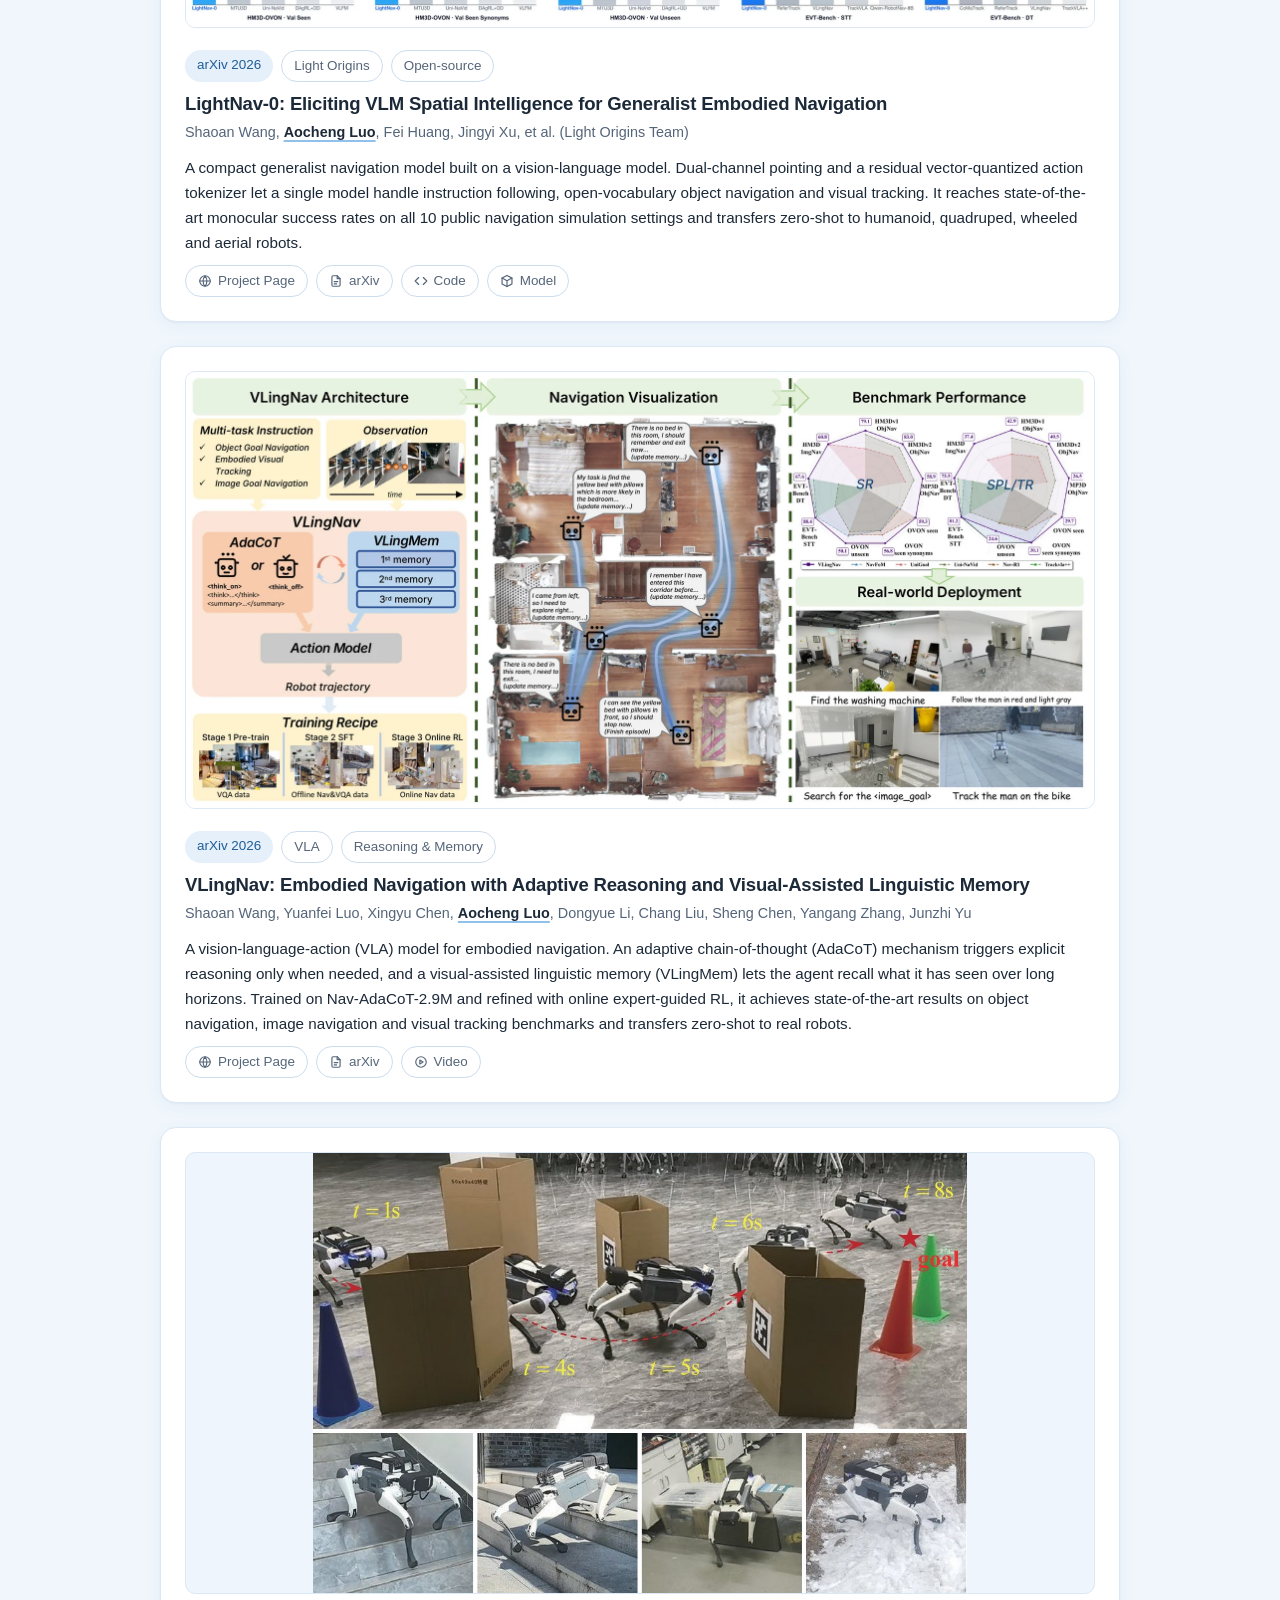
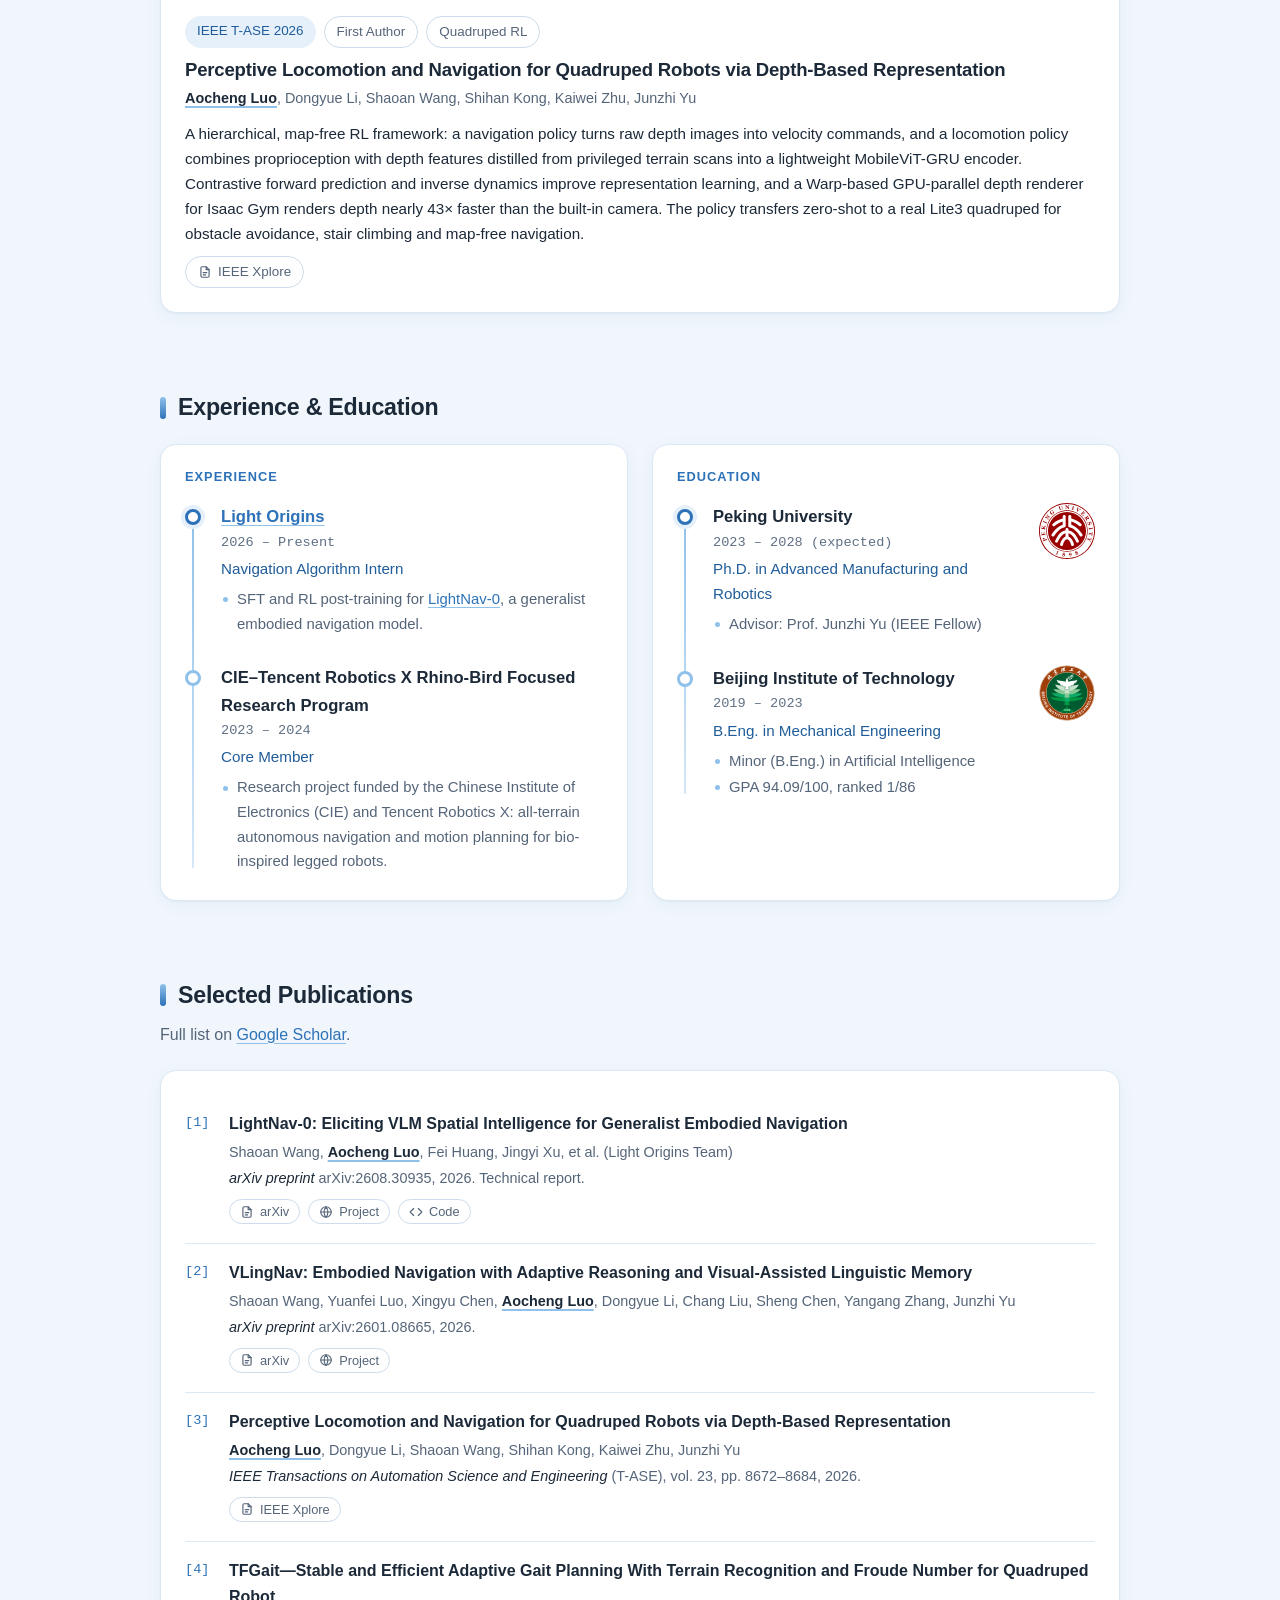
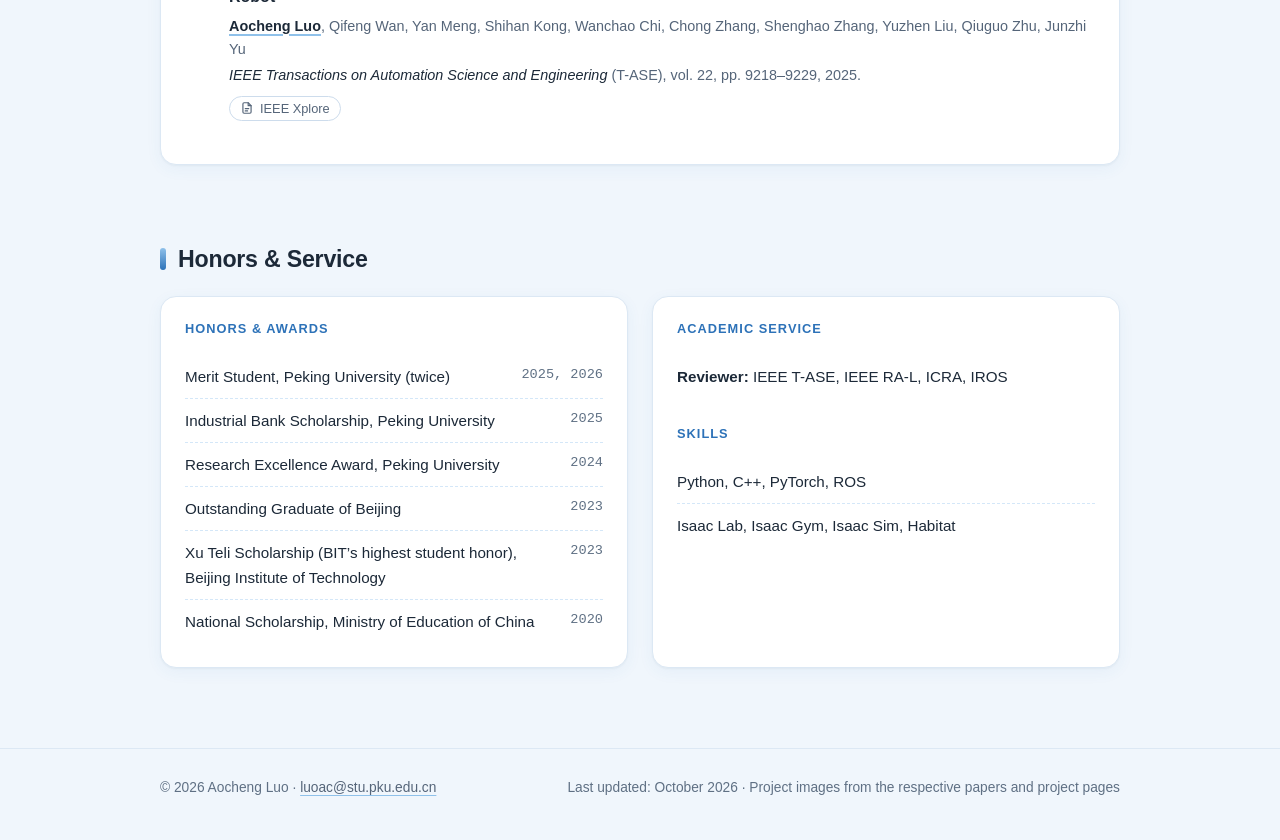
==== commit 0c6184ee: "Quadruped figure: use the Fig. 11(a) box leap as the third photo Co-Authored-By: Claude Opus 5.5 <no" ====
--- a/index.html
+++ b/index.html
@@ -302,8 +302,8 @@
           <article class="project" id="depth-quadruped">
             <div class="project-media">
               <a href="https://ieeexplore.ieee.org/document/11494056" tabindex="-1" aria-hidden="true">
-                <img src="assets/img/quadruped-depth-nav.jpg" width="931" height="625" loading="lazy" decoding="async"
-                     alt="A quadruped robot weaving between cardboard boxes to reach a goal, then climbing stairs and walking on pebbles and snow">
+                <img src="assets/img/quadruped-depth-nav.jpg" width="931" height="627" loading="lazy" decoding="async"
+                     alt="A quadruped robot weaving between cardboard boxes to reach a goal, climbing stairs and steps, leaping onto a high box and walking on snow">
               </a>
             </div>
             <div class="project-body">
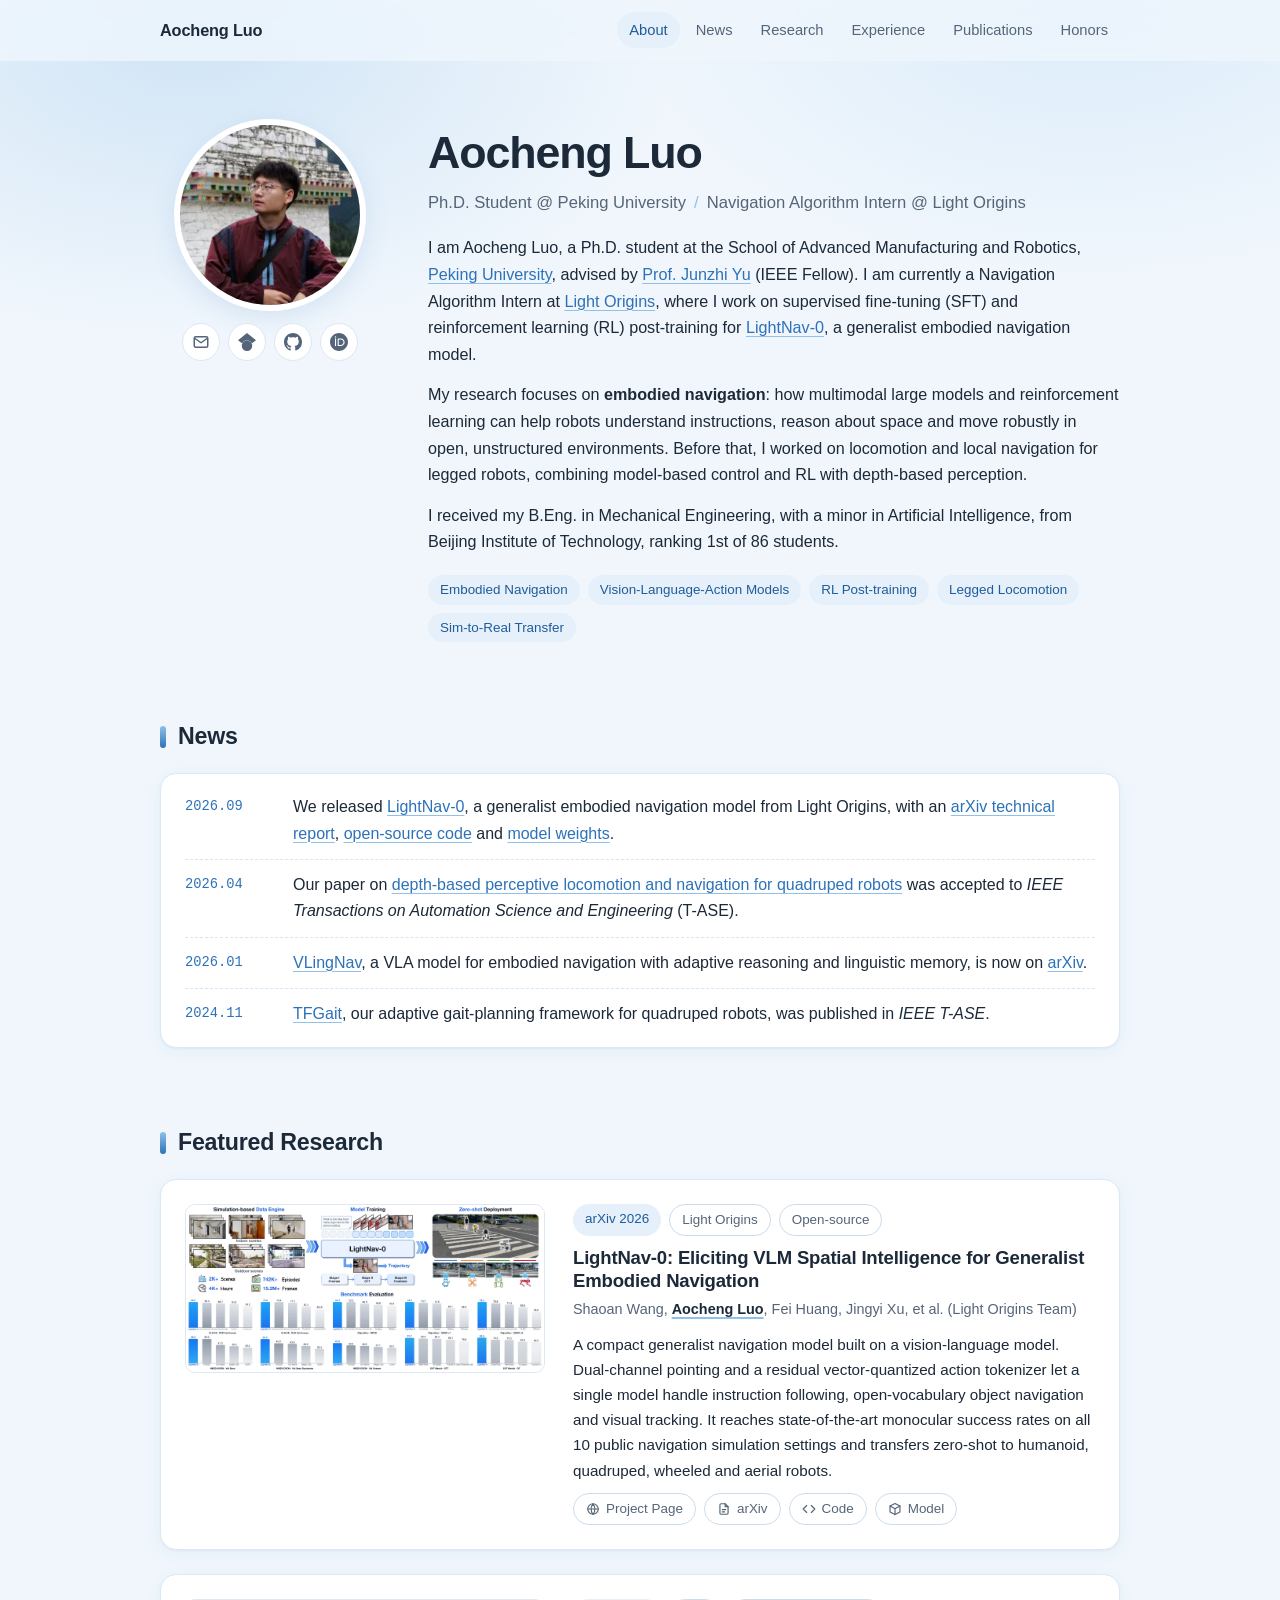
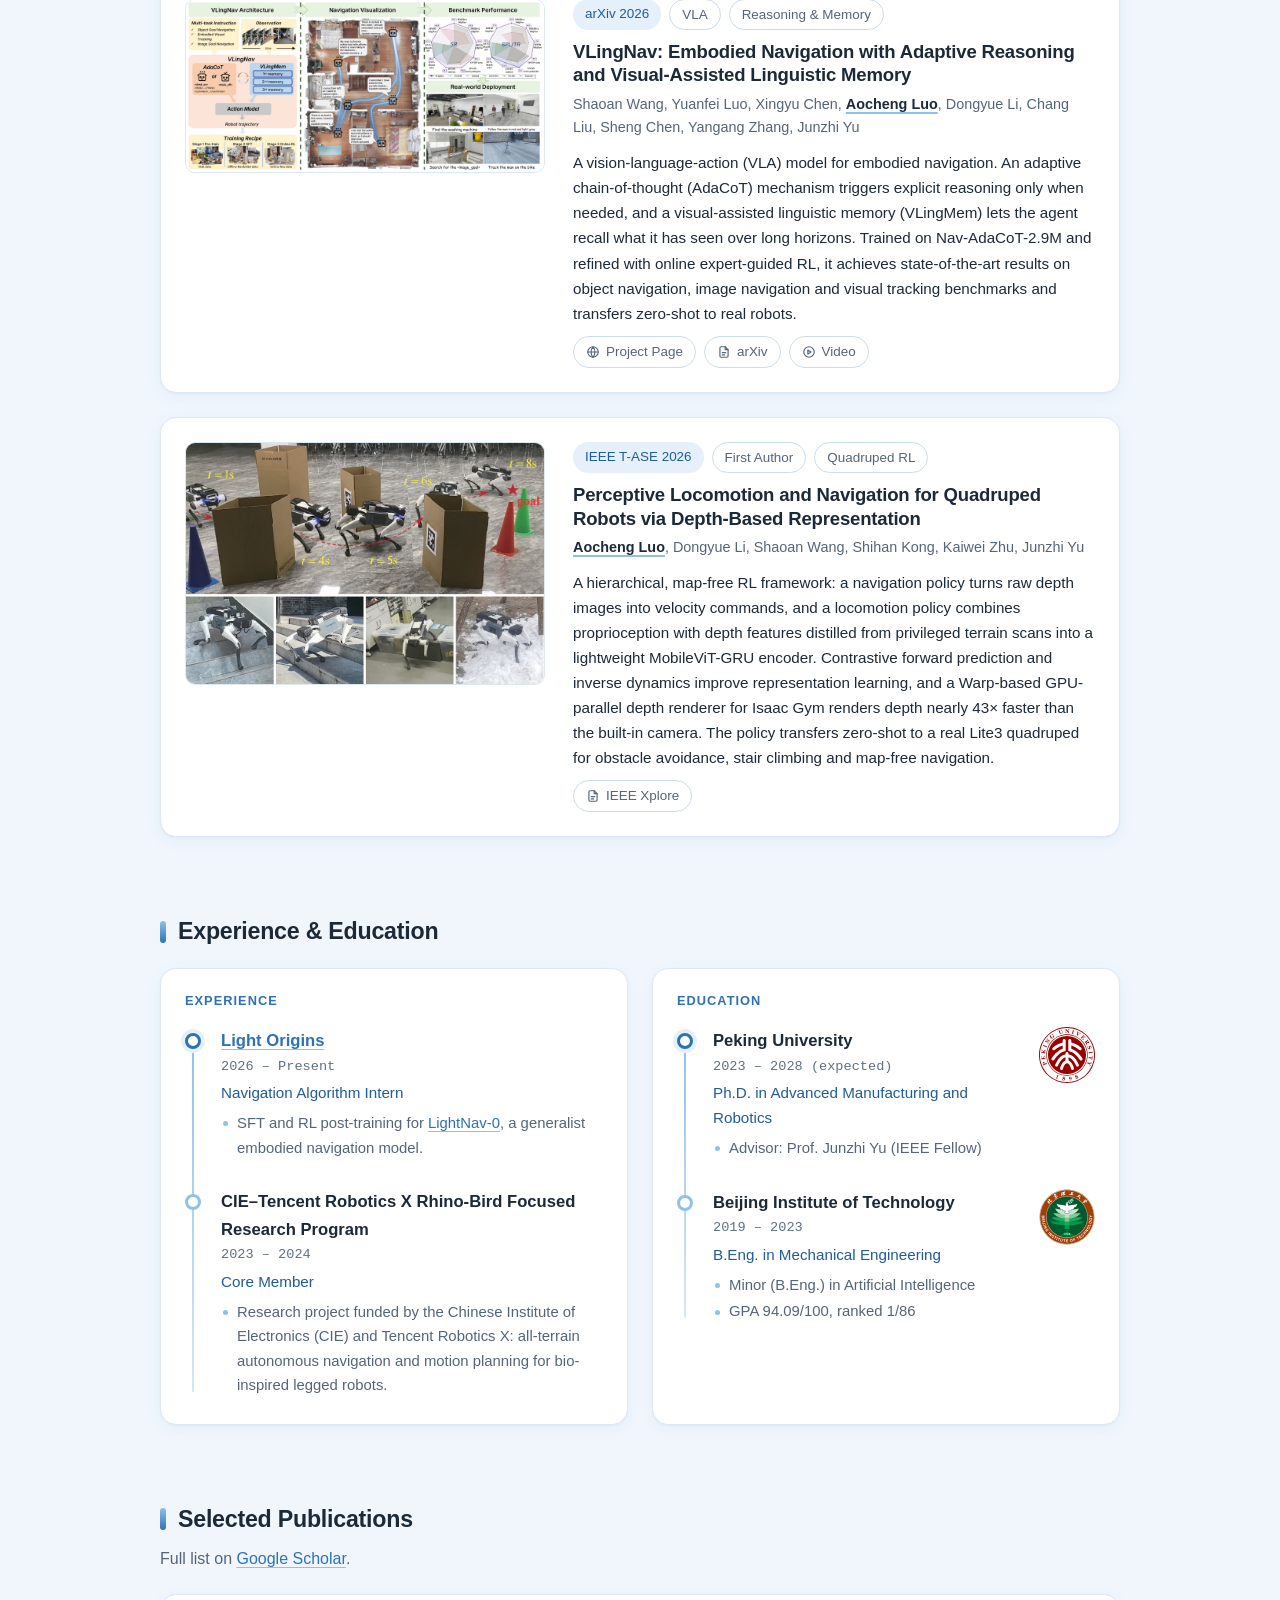
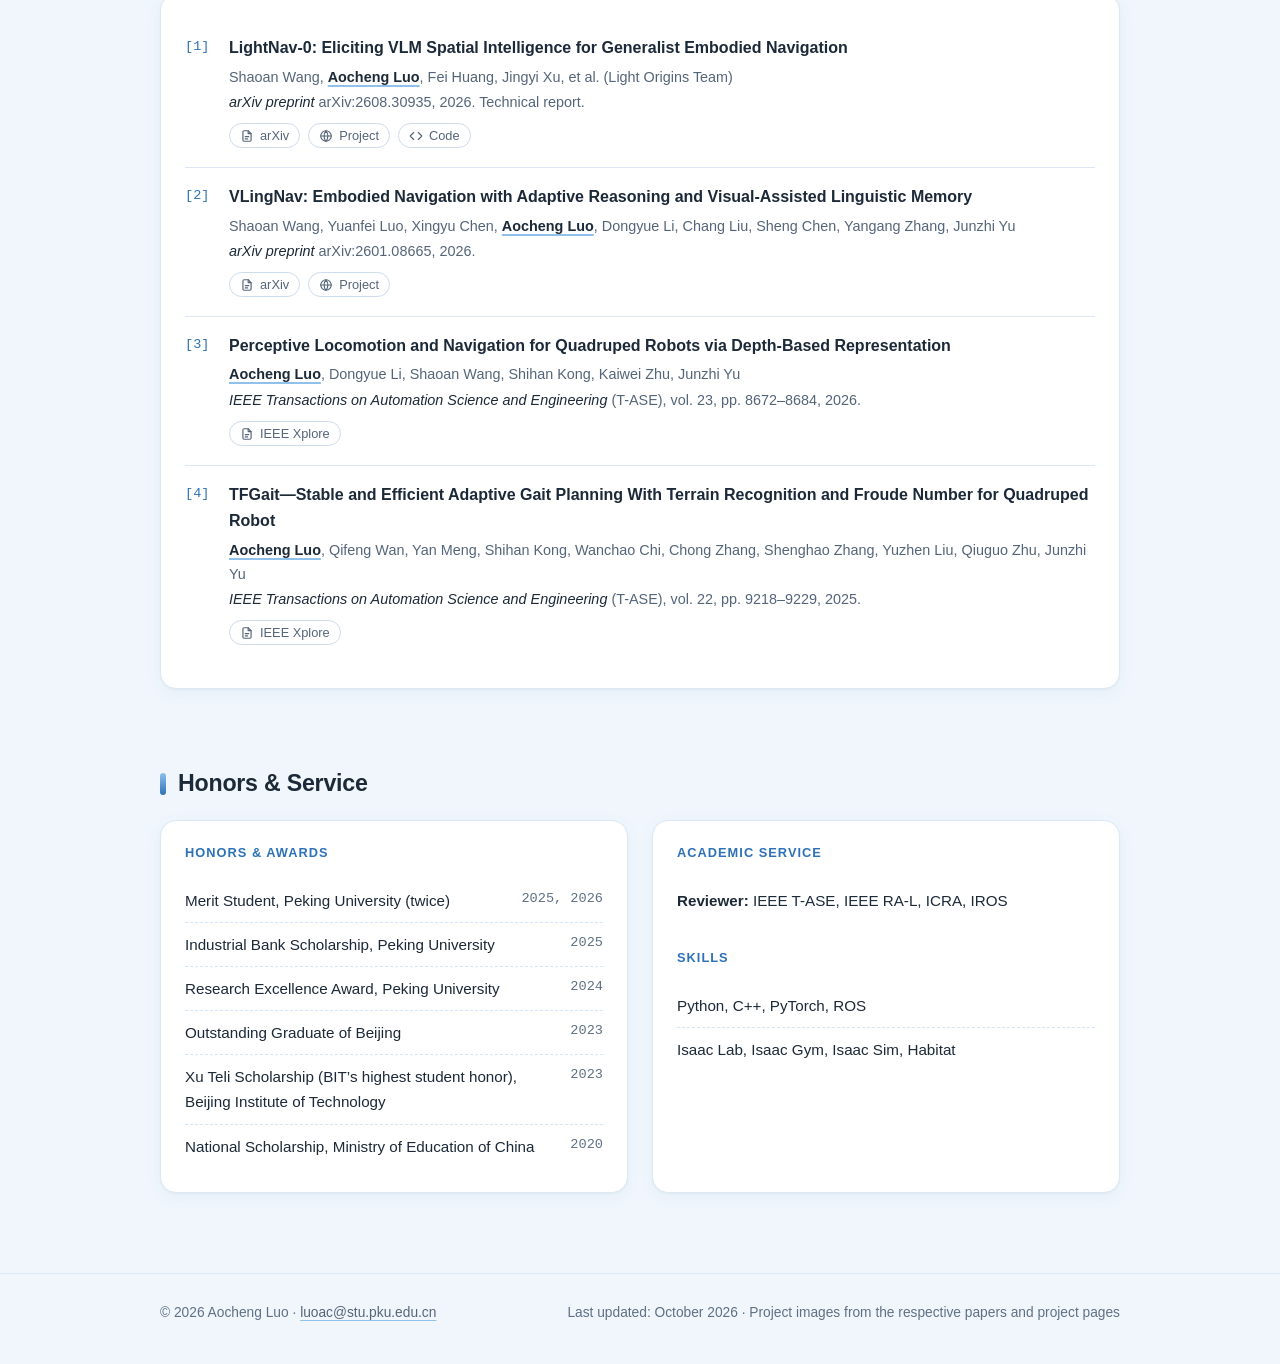
==== commit 841145e6: "Featured Research: back to image-left, text-right cards Teaser figures stay, shown uncropped in a 36" ====
--- a/index.html
+++ b/index.html
@@ -228,7 +228,7 @@
 
     <!-- ===================== Featured research =====================
          One <article class="project"> per project. Images live in assets/img/;
-         any aspect ratio works (shown full width, at most 440 px tall). -->
+         any aspect ratio works (shown uncropped in the left column). -->
     <section id="research" class="section">
       <div class="container">
         <h2 class="section-title">Featured Research</h2>
--- a/assets/css/style.css
+++ b/assets/css/style.css
@@ -396,15 +396,15 @@
   gap: 24px;
 }
 
-/* Figure on top, text below. Named grid areas keep the layout intact even if
-   a browser extension injects extra elements into the card. */
+/* Figure on the left, text on the right (stacked on small screens). Named
+   grid areas keep the layout intact even if a browser extension injects
+   extra elements into the card. */
 .project {
   display: grid;
-  grid-template-columns: minmax(0, 1fr);
-  grid-template-areas:
-    "media"
-    "body";
-  gap: 22px;
+  grid-template-columns: 360px minmax(0, 1fr);
+  grid-template-areas: "media body";
+  gap: 28px;
+  align-items: start;
   padding: 24px;
   background: var(--surface);
   border: 1px solid var(--border);
@@ -430,13 +430,10 @@
   display: block;
 }
 
-/* any aspect ratio: full width, at most 440px tall, centered */
+/* any aspect ratio: fills the column width, never cropped */
 .project-media img {
-  width: auto;
+  width: 100%;
   height: auto;
-  max-width: 100%;
-  max-height: 440px;
-  margin: 0 auto;
 }
 
 .project-body {
@@ -806,6 +803,10 @@
 
 @media (max-width: 860px) {
   .project {
+    grid-template-columns: minmax(0, 1fr);
+    grid-template-areas:
+      "media"
+      "body";
     gap: 18px;
   }
 
